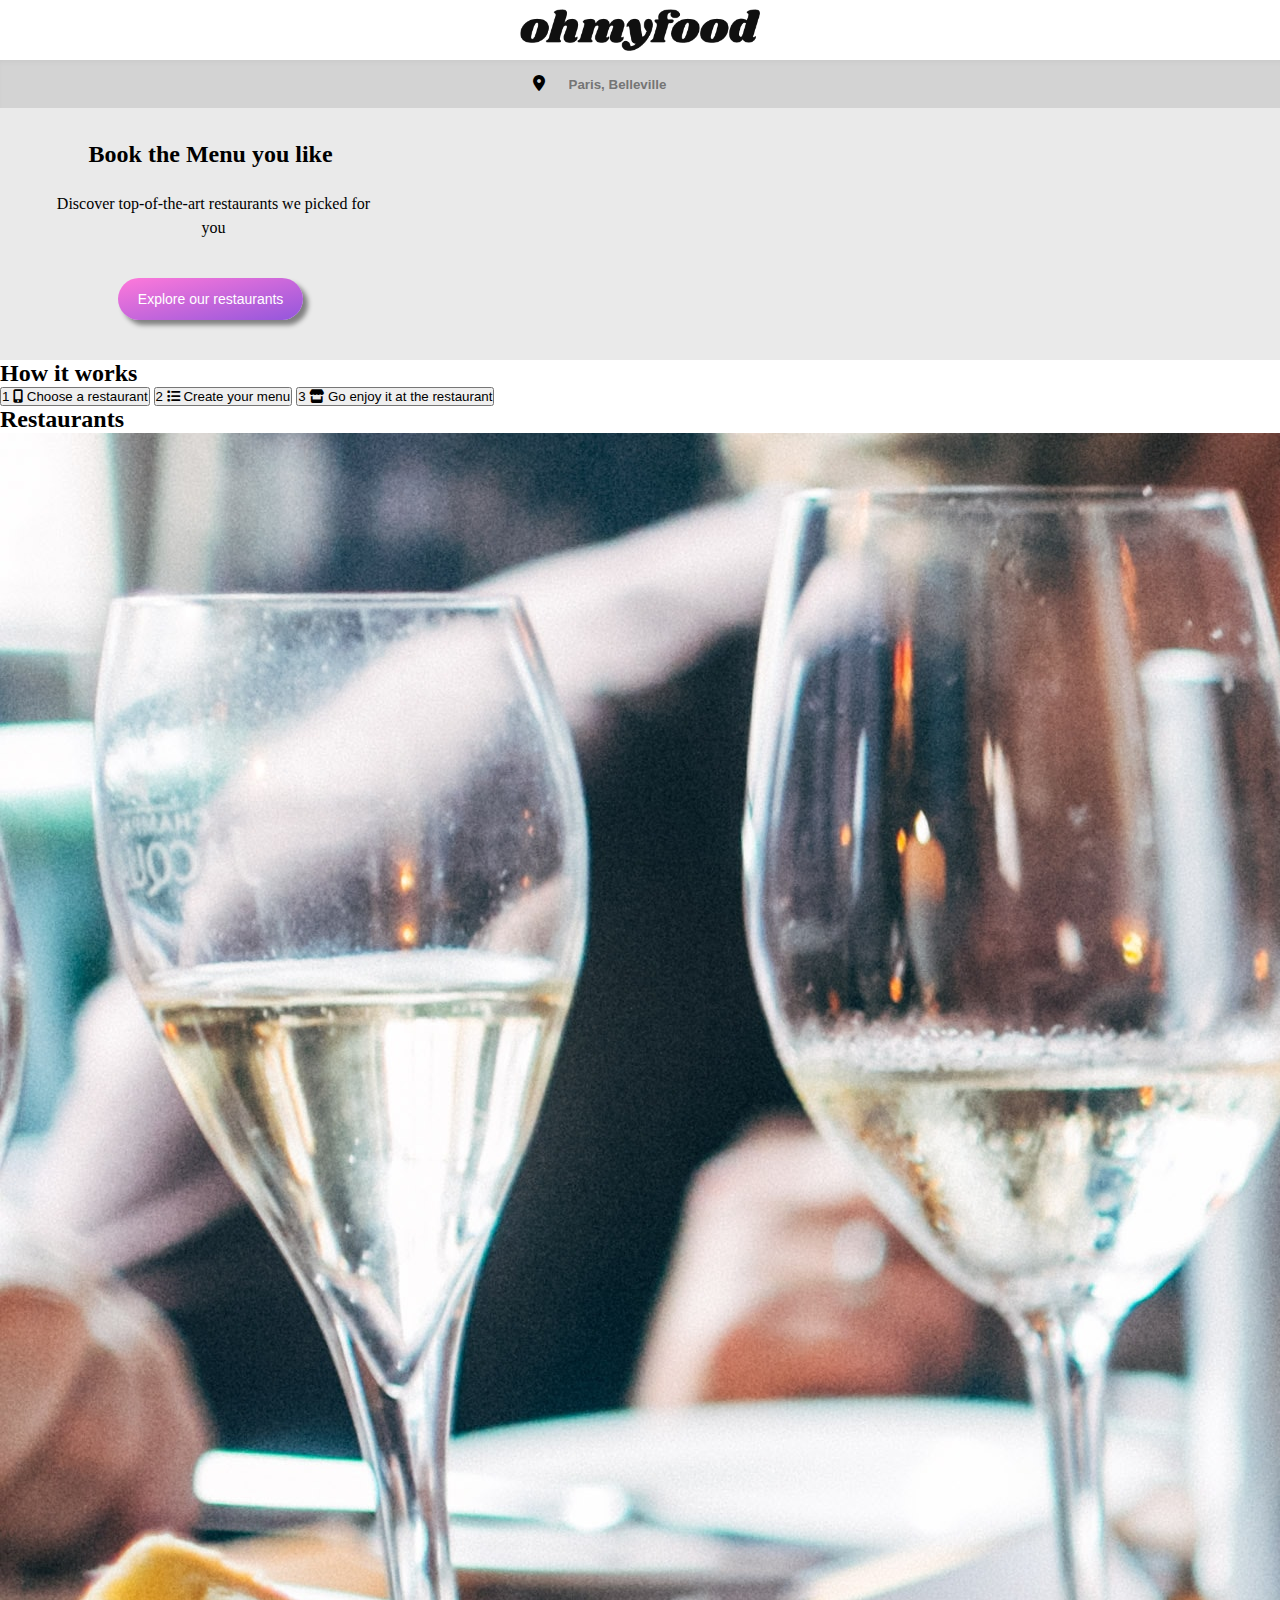
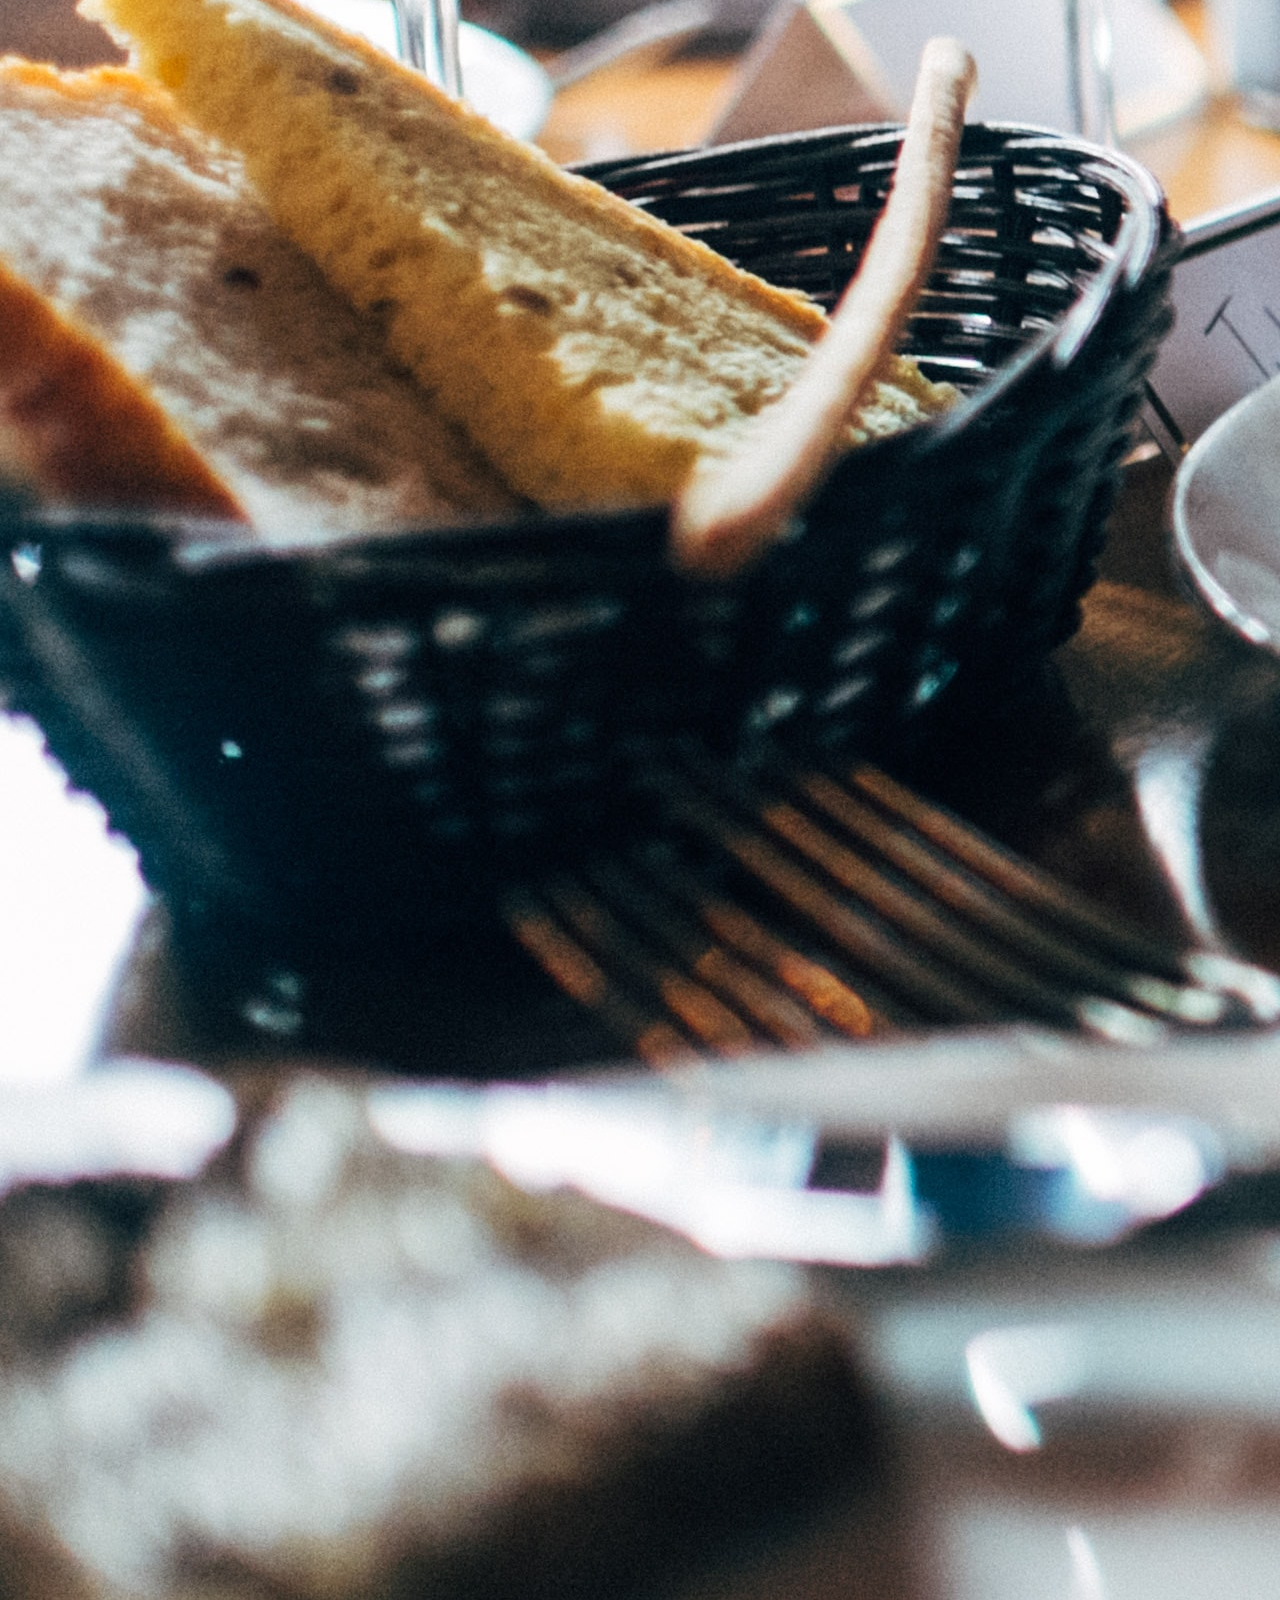
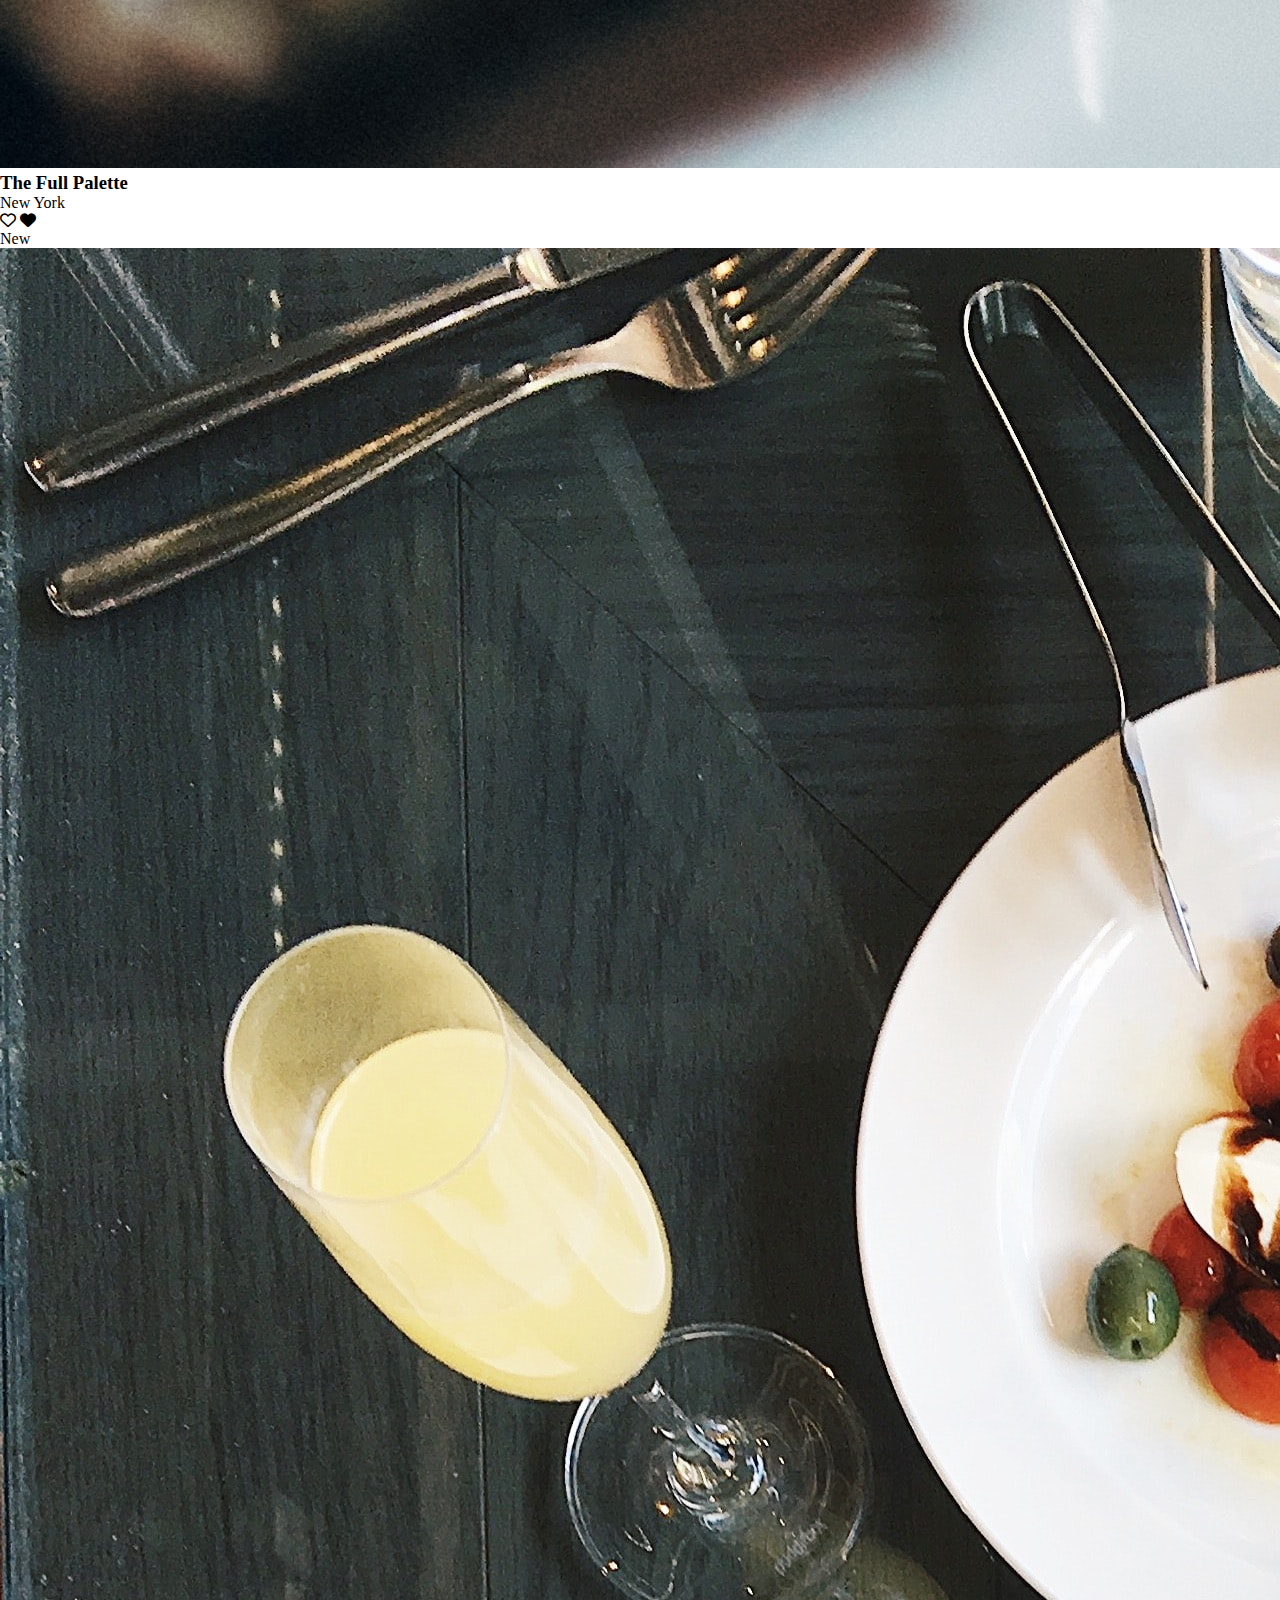
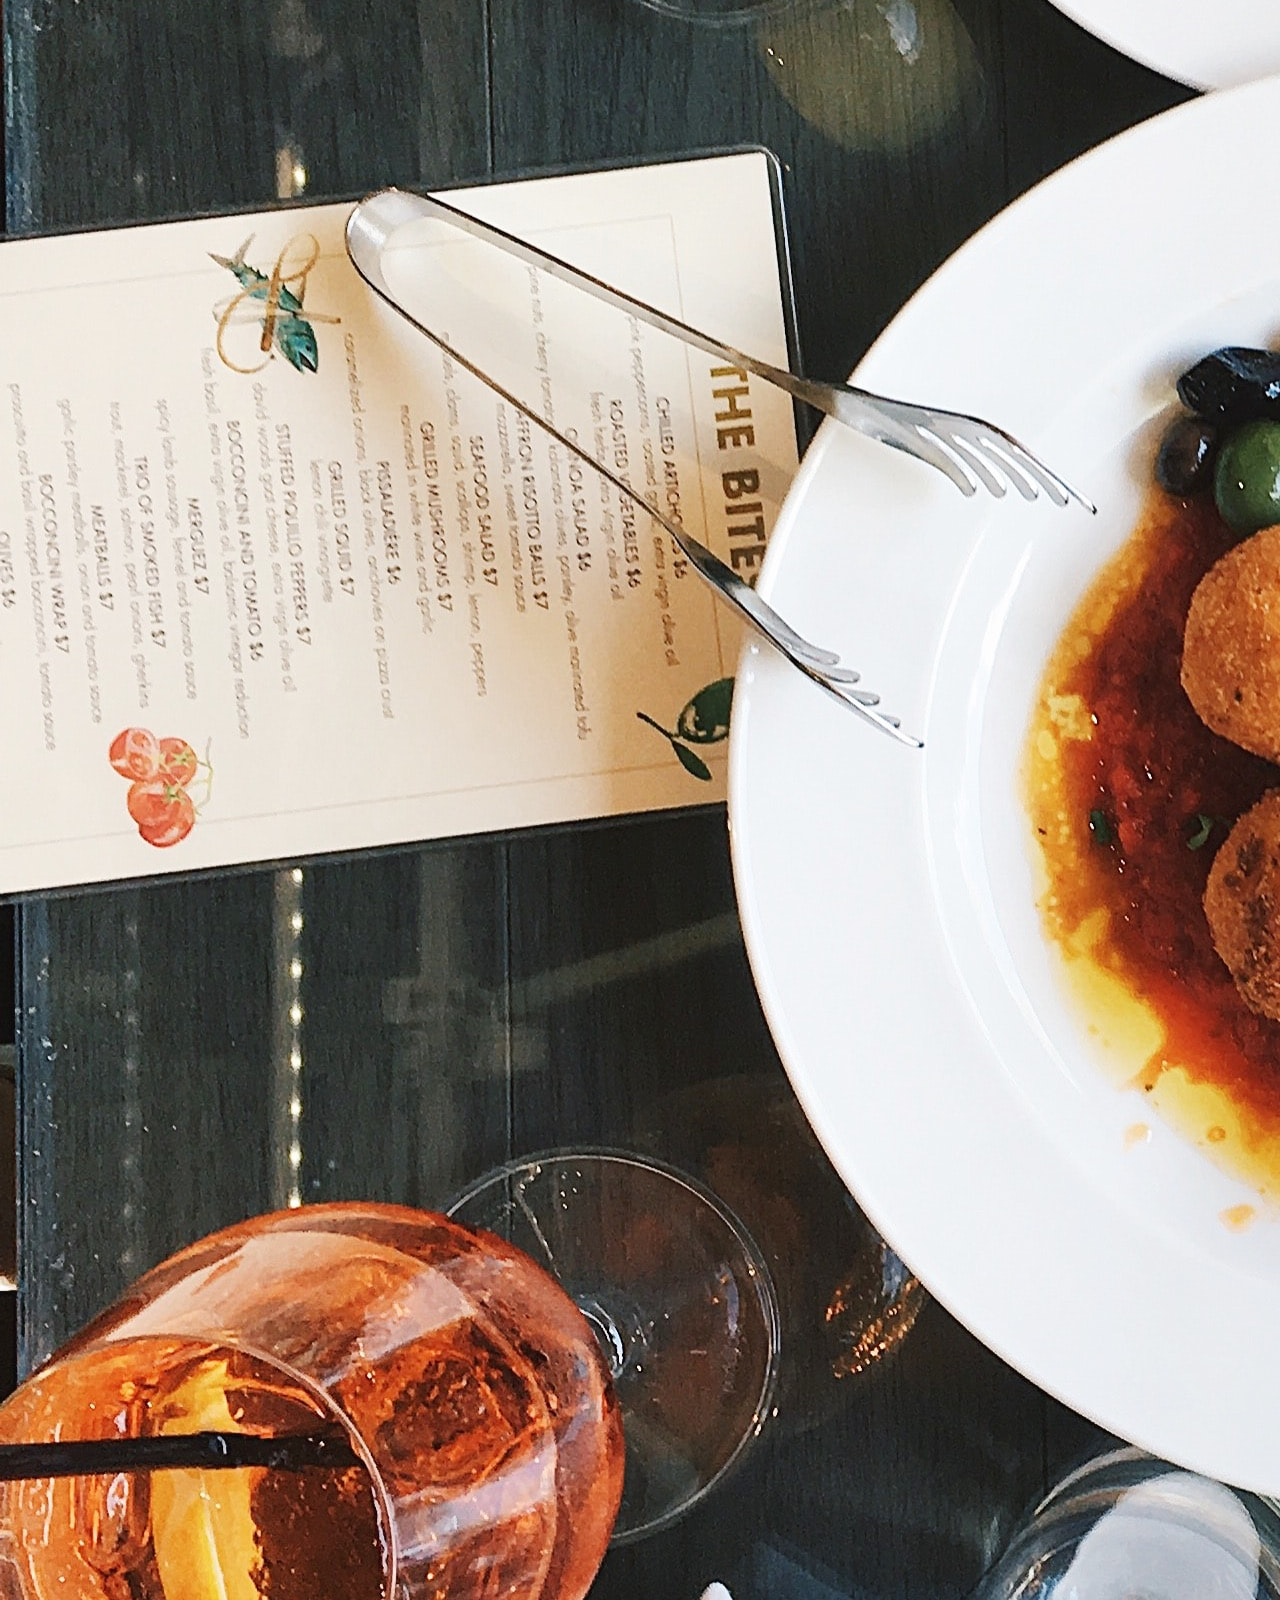
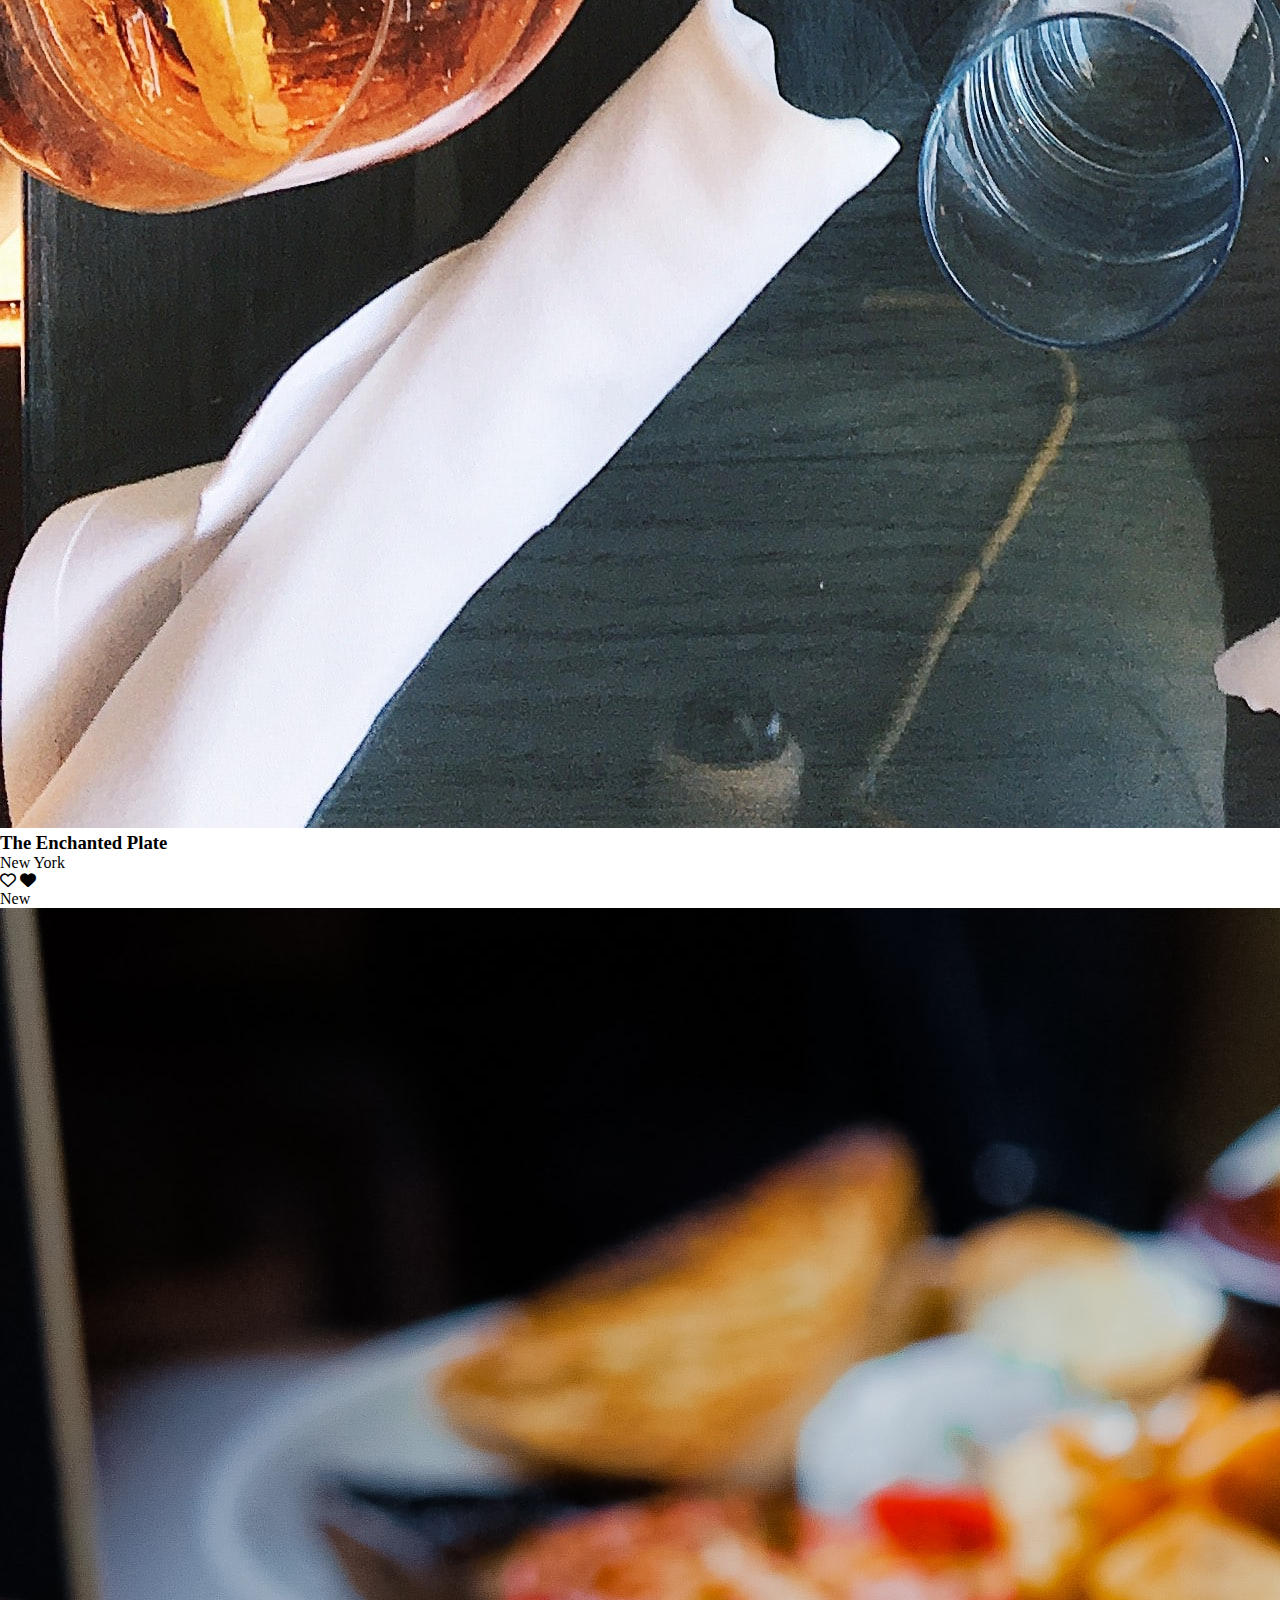
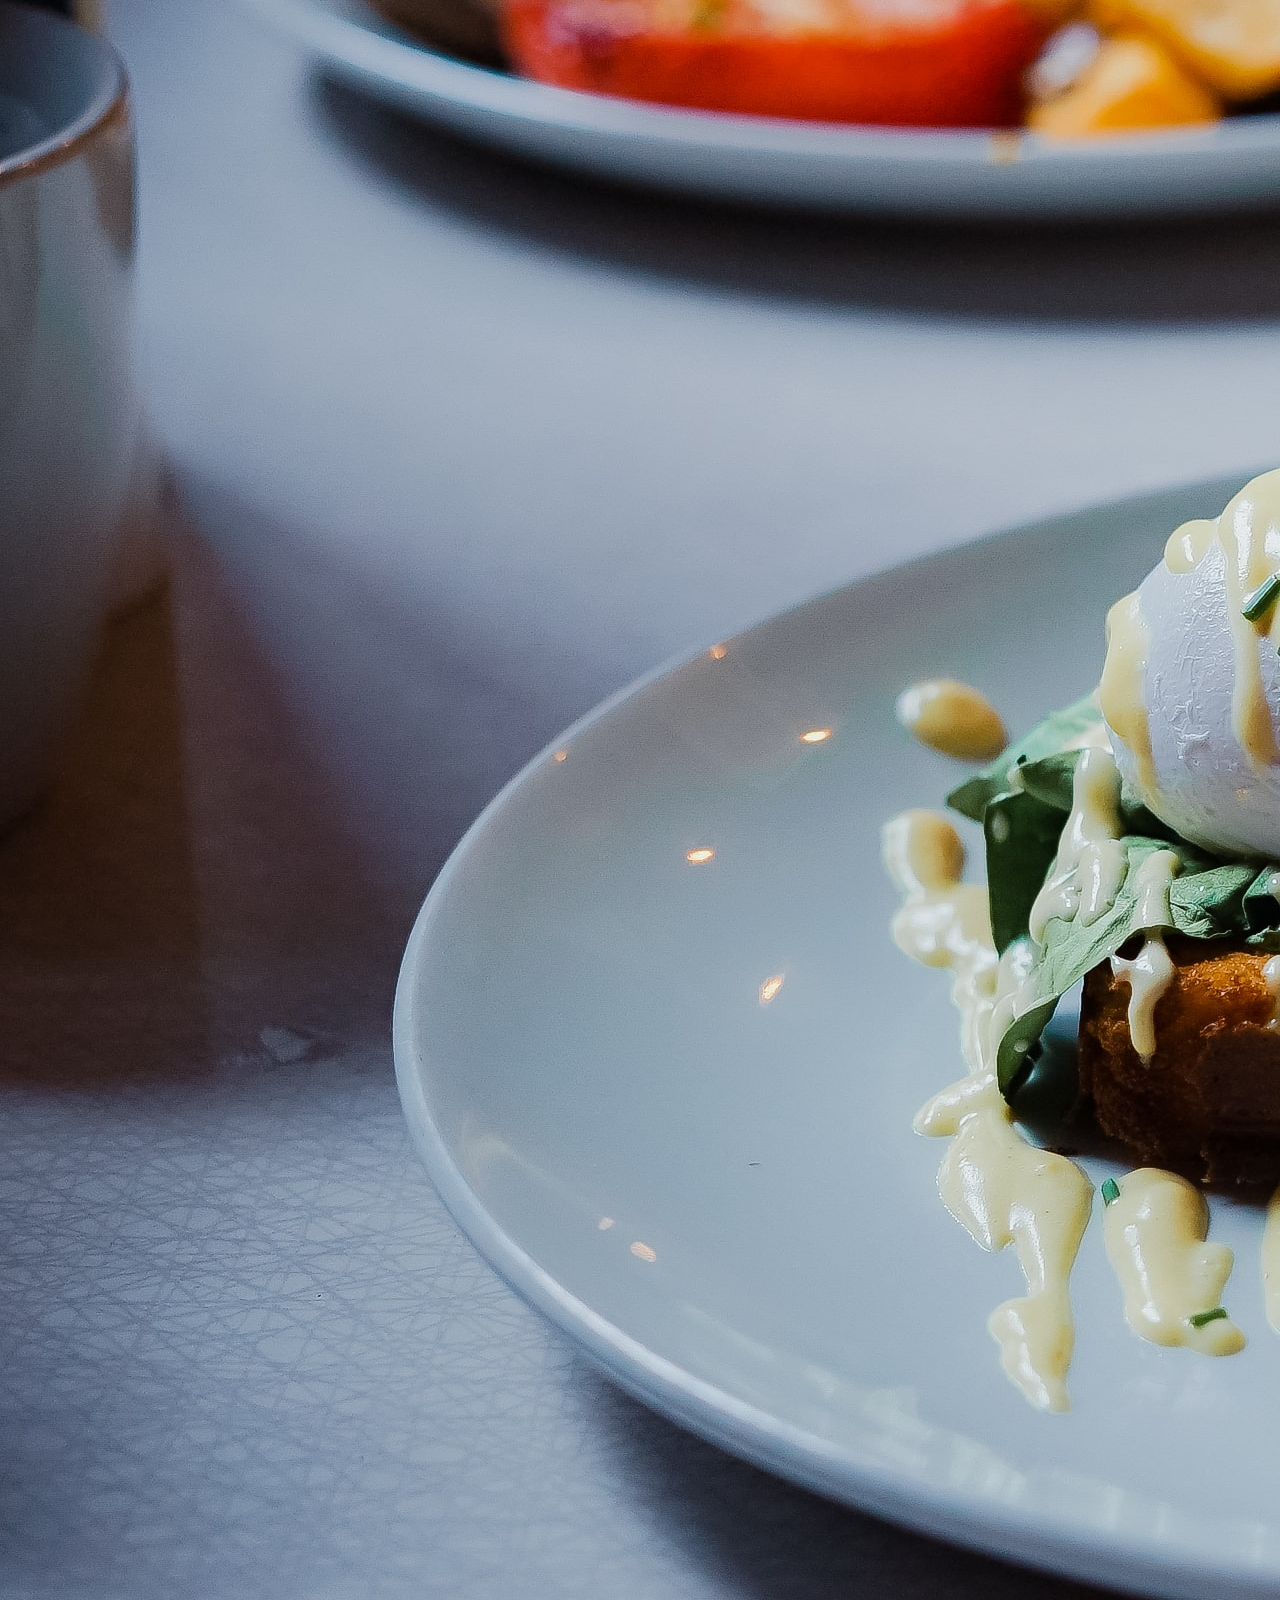
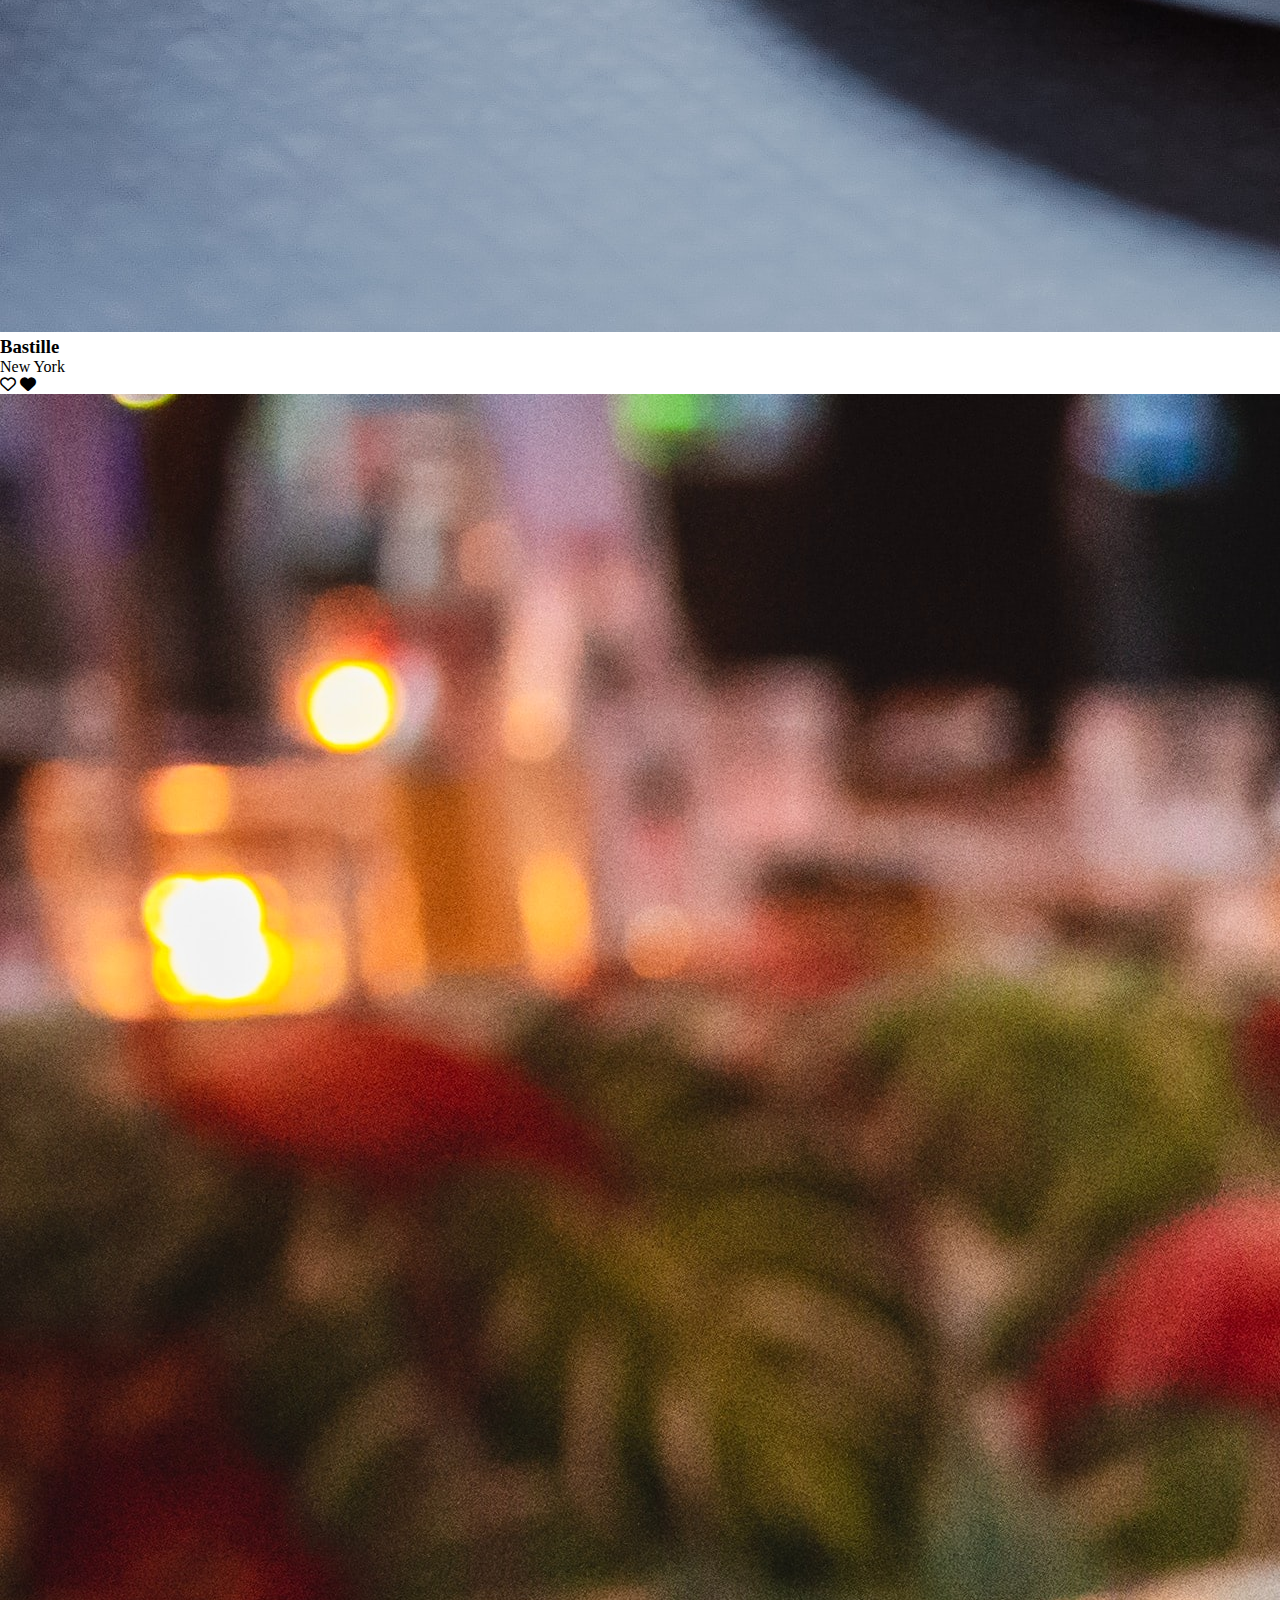
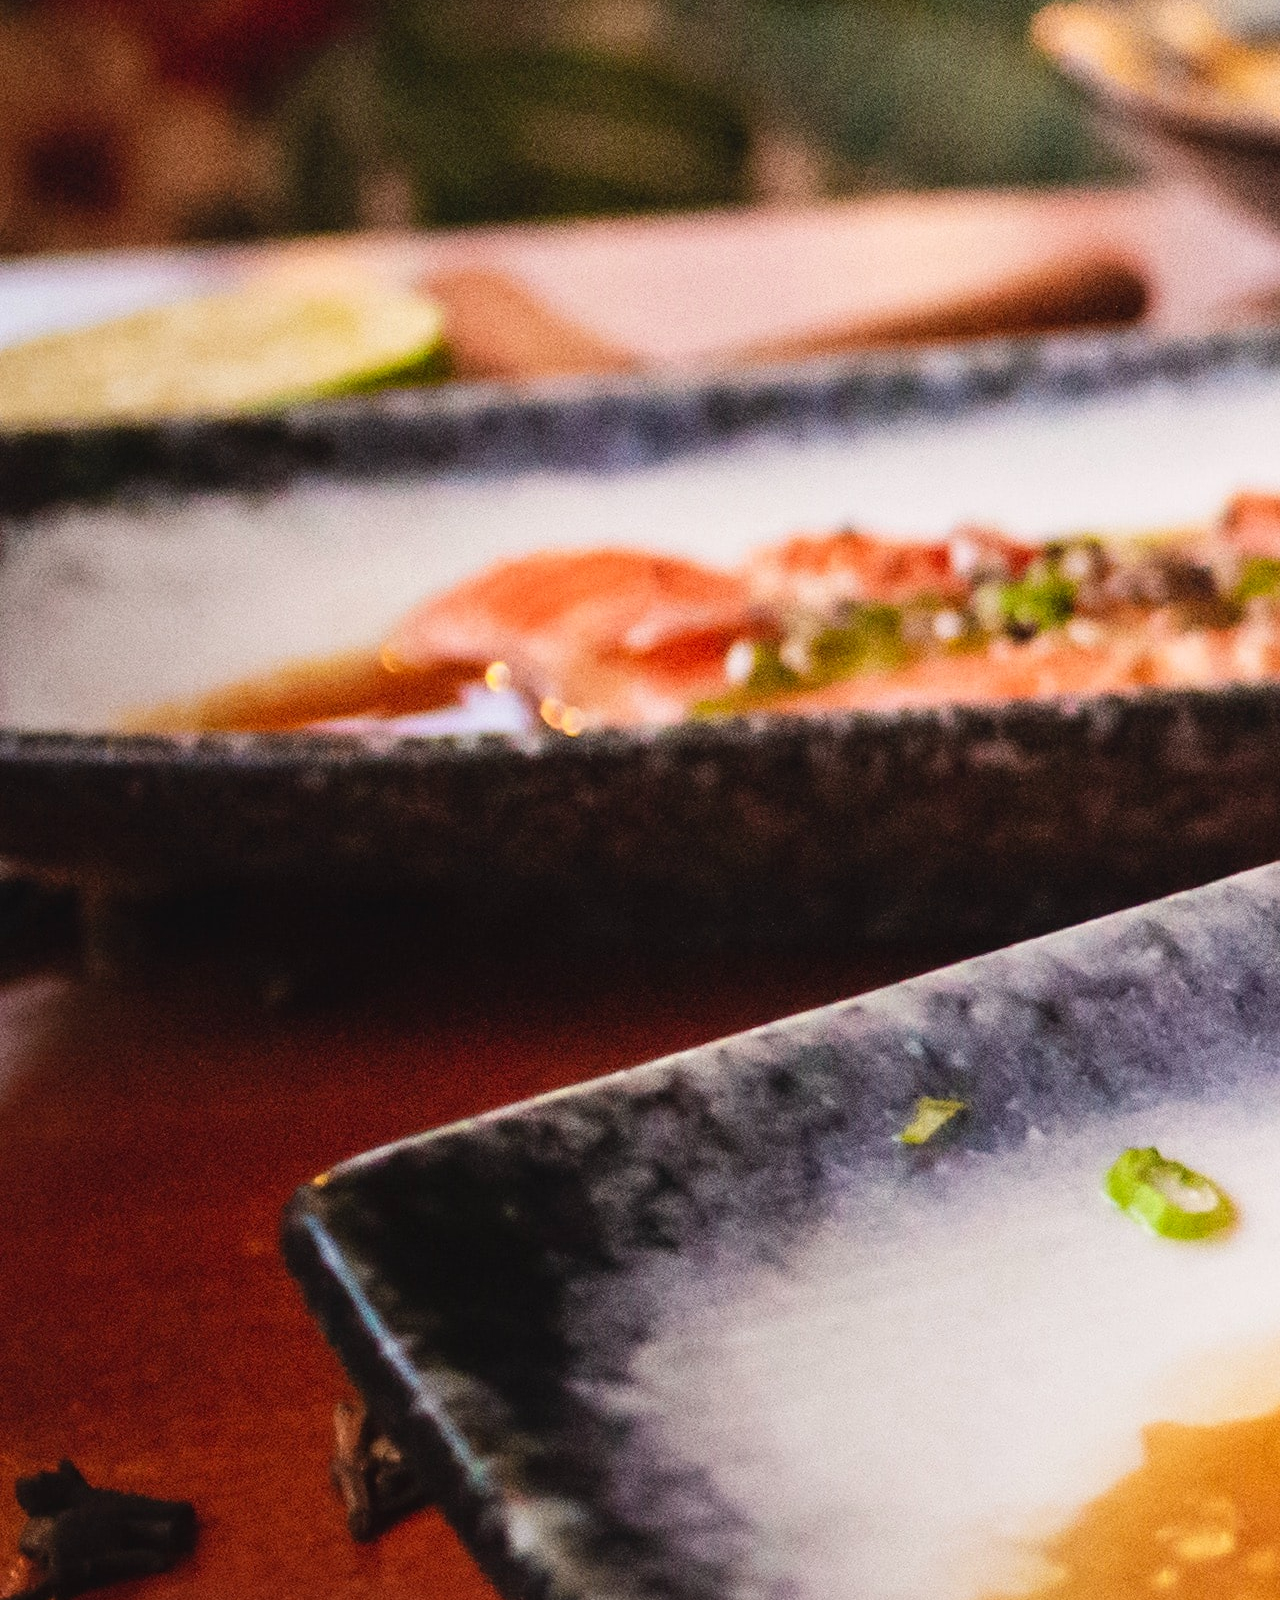
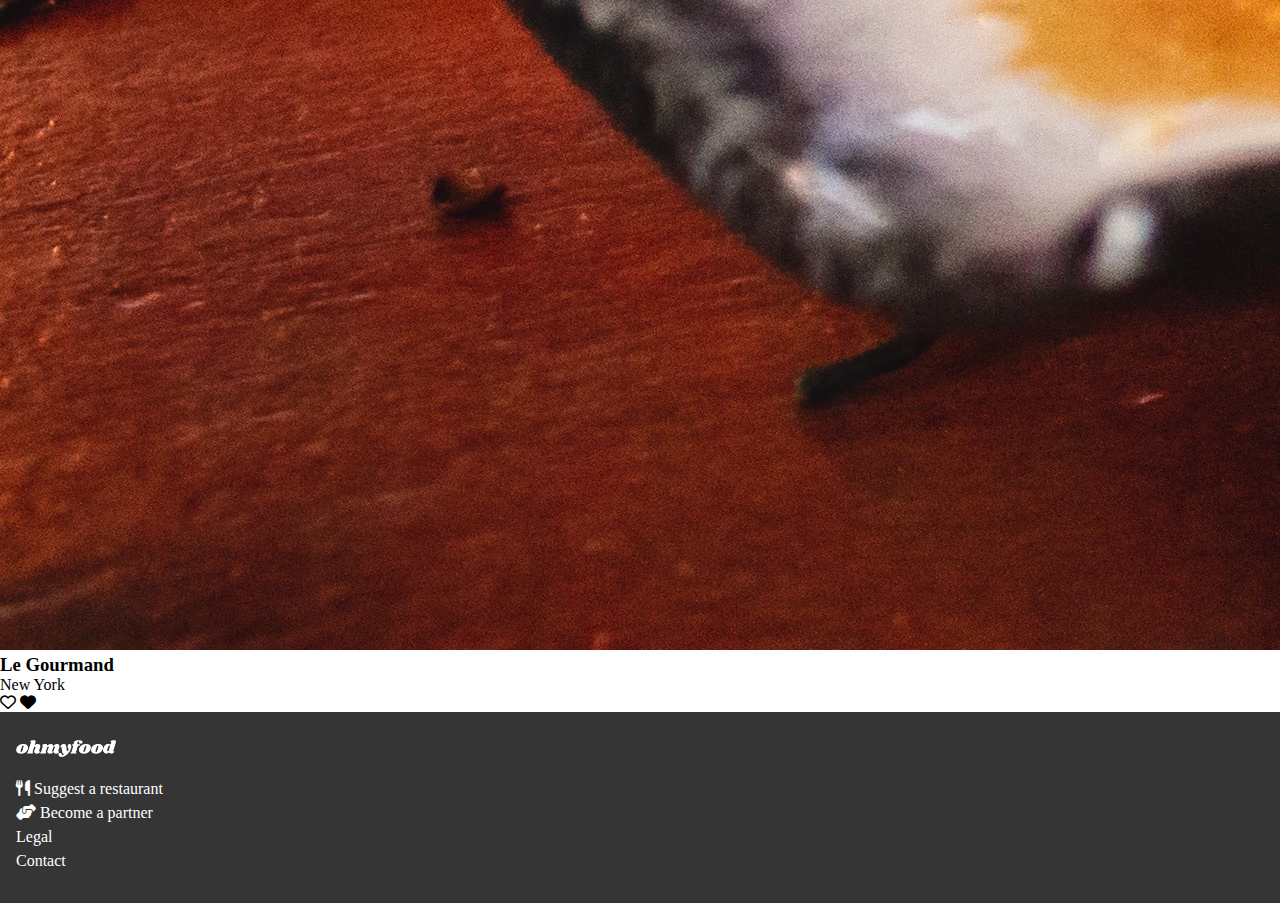
==== index.html @ e1059126 "working on homepage" ====
<!DOCTYPE html>
<html lang="en">

<head>
    <meta charset="UTF-8">
    <meta http-equiv="X-UA-Compatible" content="IE=edge">
    <meta name="viewport" content="width=device-width, initial-scale=1.0">
    <link rel="stylesheet" href="css/main.css">
    <link rel="stylesheet" href=https://cdnjs.cloudflare.com/ajax/libs/font-awesome/6.1.1/css/all.min.css>
    <link rel="preconnect" href="https://fonts.googleapis.com/css2?family=Roboto">
    <title>Oh My Food Mobile Website</title>
</head>

<!--BODY SECTION!!!!!!!!!!-->
<body>
    <!---TOP OF THE PAGE!!!!!!!-->
    <section class="header">
          <div class="header-logo">
            <img src="images/logo/ohmyfood.png" alt="Oh My Food logo">
          </div>
        <!---SEARCH BAR!!!!!!!!!-->
          <div class="search">
              <div class="search-row">
                <i class="fa-solid fa-location-dot"></i>
                <input class="search-box" placeholder="Paris, Belleville" type="text"/>
          </div>
        </div>
        <!----SUBTITLE!!!!!!!-->
        <div class="subtitle">
            <div class="subtitle-wrapper">
                <div class="Page-Title-and-Subtitle">
                    <h2>Book the Menu you like</h2>
                    <p class="PSubtitle">Discover top-of-the-art restaurants we picked for you</p>
            </div>
            <button class="btn-header">
                Explore our restaurants
            </button>
          </div>
        </div>
    </section>
    <!---MIDDLE OF THE PAGE!!!!!-->
    <section class="middle">
        <div class="information-row">
            <div class="info-title">
                <h2>How it works</h2>
            </div>
            <button class="btn-info1">
                <span class="btn-info-number">1</span>
                <span class="btn-info-icon"><i class="fa-solid fa-mobile-screen-button"></i></span>
                <span class="btn-info-text"> Choose a restaurant</span>
            </button> 
            <button class="btn-info2">  
                <span class="btn-info-number">2</span>
                <span class="btn-info-icon"><i class="fa-solid fa-list"></i></span>
                <span class="btn-info-text"> Create your menu</span>
            </button>
            <button class="btn-info3">   
                <span class="btn-info-number">3</span>
                <span class="btn-info-icon"><i class="fa-solid fa-store"></i></span>
                <span class="btn-info-text"> Go enjoy it at the restaurant</span>
            </button>      
        </div>
        <!----RESTAURANTS!!!!!!!!!!!!!!-->
        <div class="Restaurants">
            <div class="restaurants-background">
                <div class="restaurants-header">
                   <h2 class="restaurants-header-text">
                       Restaurants
                   </h2> 
                </div>
            </div>
            <div class="restaurants-container">
                <a class="card-link" href="The Full Palette Menu.html">
                    <div class="restaurants-card">
                        <img src="images/restaurants/jay-wennington-N_Y88TWmGwA-unsplash.jpg"
                            alt="Fish and Salad dish with bread and water."/>
                        <div class="restaurants-card-text">
                            <h3 class="RestHeader">
                                <b>The Full Palette</b>
                            </h3>
                            <p class="RestSub">New York</p>
                        </div>
                        <div class="restIcon">
                            <i class="far fa-heart outline"></i>
                            <i class="fa-solid fa-heart"></i>
                        </div>
                            <span class="btnRest">New</span>
                        </div>
                    </div>
                </a>
                <a class="card-link" href="The Enchanted Plate.html">
                    <div class="restaurants-card">
                        <img src="images/restaurants/stil-u2Lp8tXIcjw-unsplash.jpg"
                            alt="Meatball and Potatoes with HushPuppies."/>
                        <div class="restaurants-card-text">
                            <h3 class="RestHeader">
                                <b>The Enchanted Plate</b>
                            </h3>
                            <p class="RestSub">New York</p>
                        </div>
                        <div class="restIcon">
                            <i class="far fa-heart outline"></i>
                            <i class="fa-solid fa-heart"></i>
                        </div>
                            <span class="btnRest">New</span>
                        </div>
                    </div>
                </a>
                <a class="card-link" href="Bastille Menu.html">
                    <div class="restaurants-card">
                        <img src="images/restaurants/toa-heftiba-DQKerTsQwi0-unsplash.jpg"
                            alt="Vaniila Ice cream with garlic and cake desert."/>
                        <div class="restaurants-card-text">
                            <h3 class="RestHeader">
                                <b>Bastille</b>
                            </h3>
                            <p class="RestSub">New York</p>
                        </div>
                        <div class="restIcon">
                             <i class="far fa-heart outline"></i>
                            <i class="fa-solid fa-heart"></i>
                        </div>
                    </div>
                </a>
                <a class="card-link" href="Le Gourmand Menu.html">
                    <div class="restaurants-card">
                        <img src="images/restaurants/louis-hansel-shotsoflouis-qNBGVyOCY8Q-unsplash.jpg"
                            alt="Japanese style Fish dish."/>
                        <div class="restaurants-card-text">
                            <h3 class="RestHeader">
                                <b>Le Gourmand</b>
                            </h3>
                            <p class="RestSub">New York</p>
                        </div>
                        <div class="restIcon">
                            <i class="far fa-heart outline"></i>
                            <i class="fa-solid fa-heart"></i>
                        </div>
                    </div>
                </a>
            </div>
        </div>
    </section>
    <!---BOTTOM!!!!!!!!!!!!!-->
    <section class="footer-section">
        <footer class="footer">
            <div class="footer-logo">
                <img src="images/logo/ohmyfood.png" alt="Oh My Food Logo"/>
            </div>
            <div class="row">
                <div class="column">
                    <p><a href="#" class="footer-link"><i class="fa-solid fa-utensils"></i> Suggest a restaurant</a></p>
                    <p><a href="#" class="footer-link"><i class="fa-solid fa-handshake-angle"></i></i> Become a partner</a></p>
                    <p><a href="#" class="footer-link">Legal</a></p>
                    <p><a href="mailto:nowhere@ohmyfood.org" class="footer-link">Contact</a></p>
                </div>
            </div>
        </footer>
    </section>
</body>
</html>
---- css/main.css ----
/* colors!!!!!*/
/* font!!!!! */
* {
  -webkit-box-sizing: border-box;
          box-sizing: border-box;
  margin: 0;
  padding: 0;
}

body {
  height: auto;
  margin: auto;
}

a {
  color: black;
  text-decoration: none;
}

.footer img {
  -webkit-filter: brightness(100);
          filter: brightness(100);
  width: 7.25rem;
  padding-top: 1.75rem;
  padding-left: 1rem;
  position: relative;
}

.column {
  position: absolute;
  padding: 1rem;
  line-height: 1.5rem;
}

.footer-link {
  color: white;
}

.footer-section {
  background-color: #353535;
  height: 191px;
  width: auto;
}

@media screen and (min-width: 300px) {
  * {
    -webkit-box-sizing: border-box;
            box-sizing: border-box;
    padding: 0;
    margin: 0;
  }
  /* HEADER!!!!!!!!!! */
  .header-logo {
    display: -webkit-box;
    display: -ms-flexbox;
    display: flex;
    -webkit-box-align: center;
        -ms-flex-align: center;
            align-items: center;
    -webkit-box-pack: center;
        -ms-flex-pack: center;
            justify-content: center;
    height: 60px;
  }
  .header-logo img {
    width: 15rem;
    margin: 0;
  }
  /* SEARCH!!!!!!!!!!!! */
  .search {
    display: -webkit-box;
    display: -ms-flexbox;
    display: flex;
    -webkit-box-align: center;
        -ms-flex-align: center;
            align-items: center;
    -webkit-box-pack: center;
        -ms-flex-pack: center;
            justify-content: center;
    height: 48px;
    width: auto;
    background-color: lightgray;
    font-size: 16px;
    font-weight: 700;
    padding: 3px;
    -webkit-box-shadow: inset 1px 5px 14px -14px gray;
            box-shadow: inset 1px 5px 14px -14px gray;
  }
  .search__row {
    margin-left: 38px;
    padding: 10px;
  }
  .search i {
    padding-right: 20px;
  }
  .search .search-box {
    -webkit-box-align: center;
        -ms-flex-align: center;
            align-items: center;
    width: 60%;
    border: none;
    font-weight: 900;
    background-color: lightgray;
  }
  .search .search-box:focus {
    border: none;
    outline: none;
  }
  /*--PAGE AND SUBTITLE!!!!!!!!!! */
  .subtitle {
    text-align: center;
    background-color: #eaeaea;
    display: -webkit-box;
    display: -ms-flexbox;
    display: flex;
    -webkit-box-align: center;
        -ms-flex-align: center;
            align-items: center;
  }
  .Page-Title-and-Subtitle {
    padding: 1.75rem;
    line-height: 1.5;
    -webkit-box-pack: justify;
        -ms-flex-pack: justify;
            justify-content: space-between;
  }
  .PSubtitle {
    width: 95%;
    font-weight: 300;
    padding-top: 20px;
    padding-left: 1.5rem;
  }
  .btn-header {
    cursor: pointer;
    border-radius: 25px;
    padding: 13px 20px;
    margin: 10px 0 40px 0;
    font-size: 14px;
    color: white;
    border: none;
    -webkit-box-shadow: 5px 5px 5px gray;
            box-shadow: 5px 5px 5px gray;
    background: -webkit-gradient(linear, left top, right bottom, from(#FF79DA), to(#9356DC));
    background: linear-gradient(to bottom right, #FF79DA, #9356DC);
  }
  .btn-header:hover {
    -webkit-filter: brightness(90%);
            filter: brightness(90%);
  }
}
/*# sourceMappingURL=main.css.map */
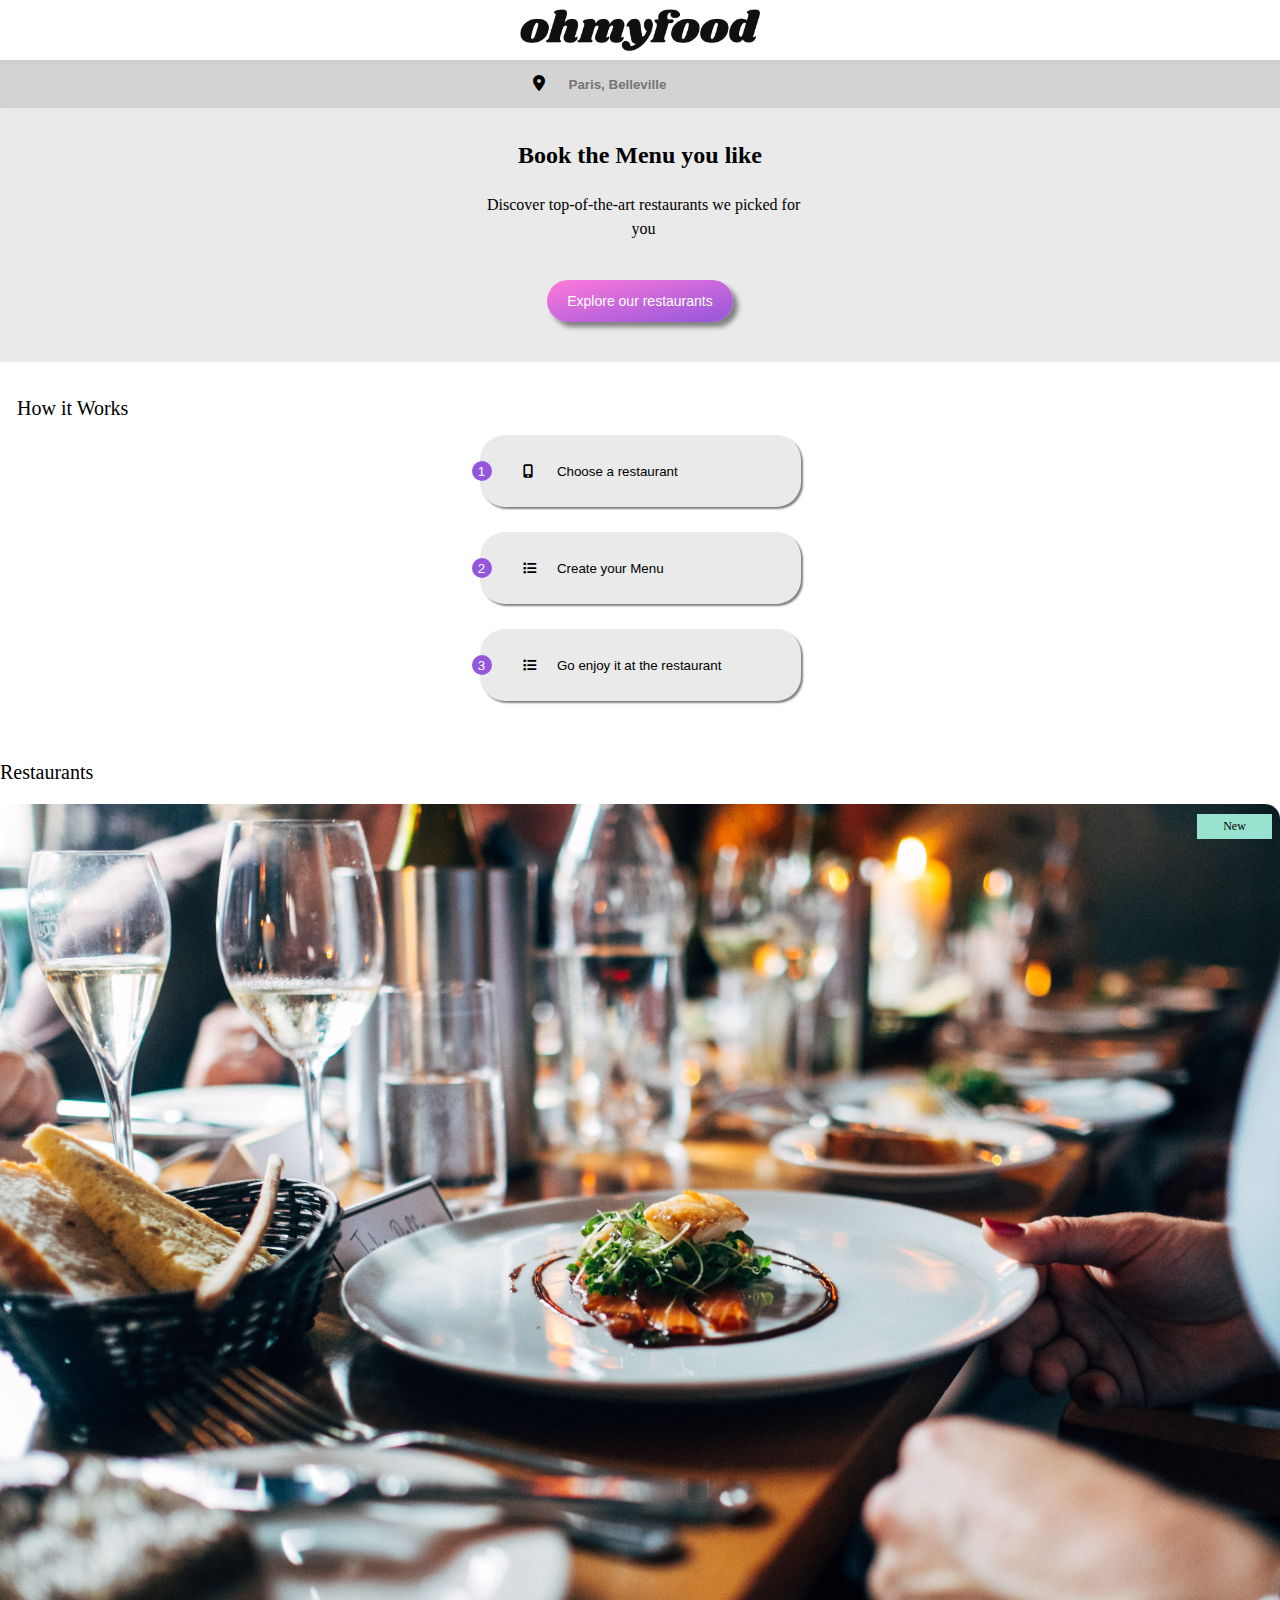
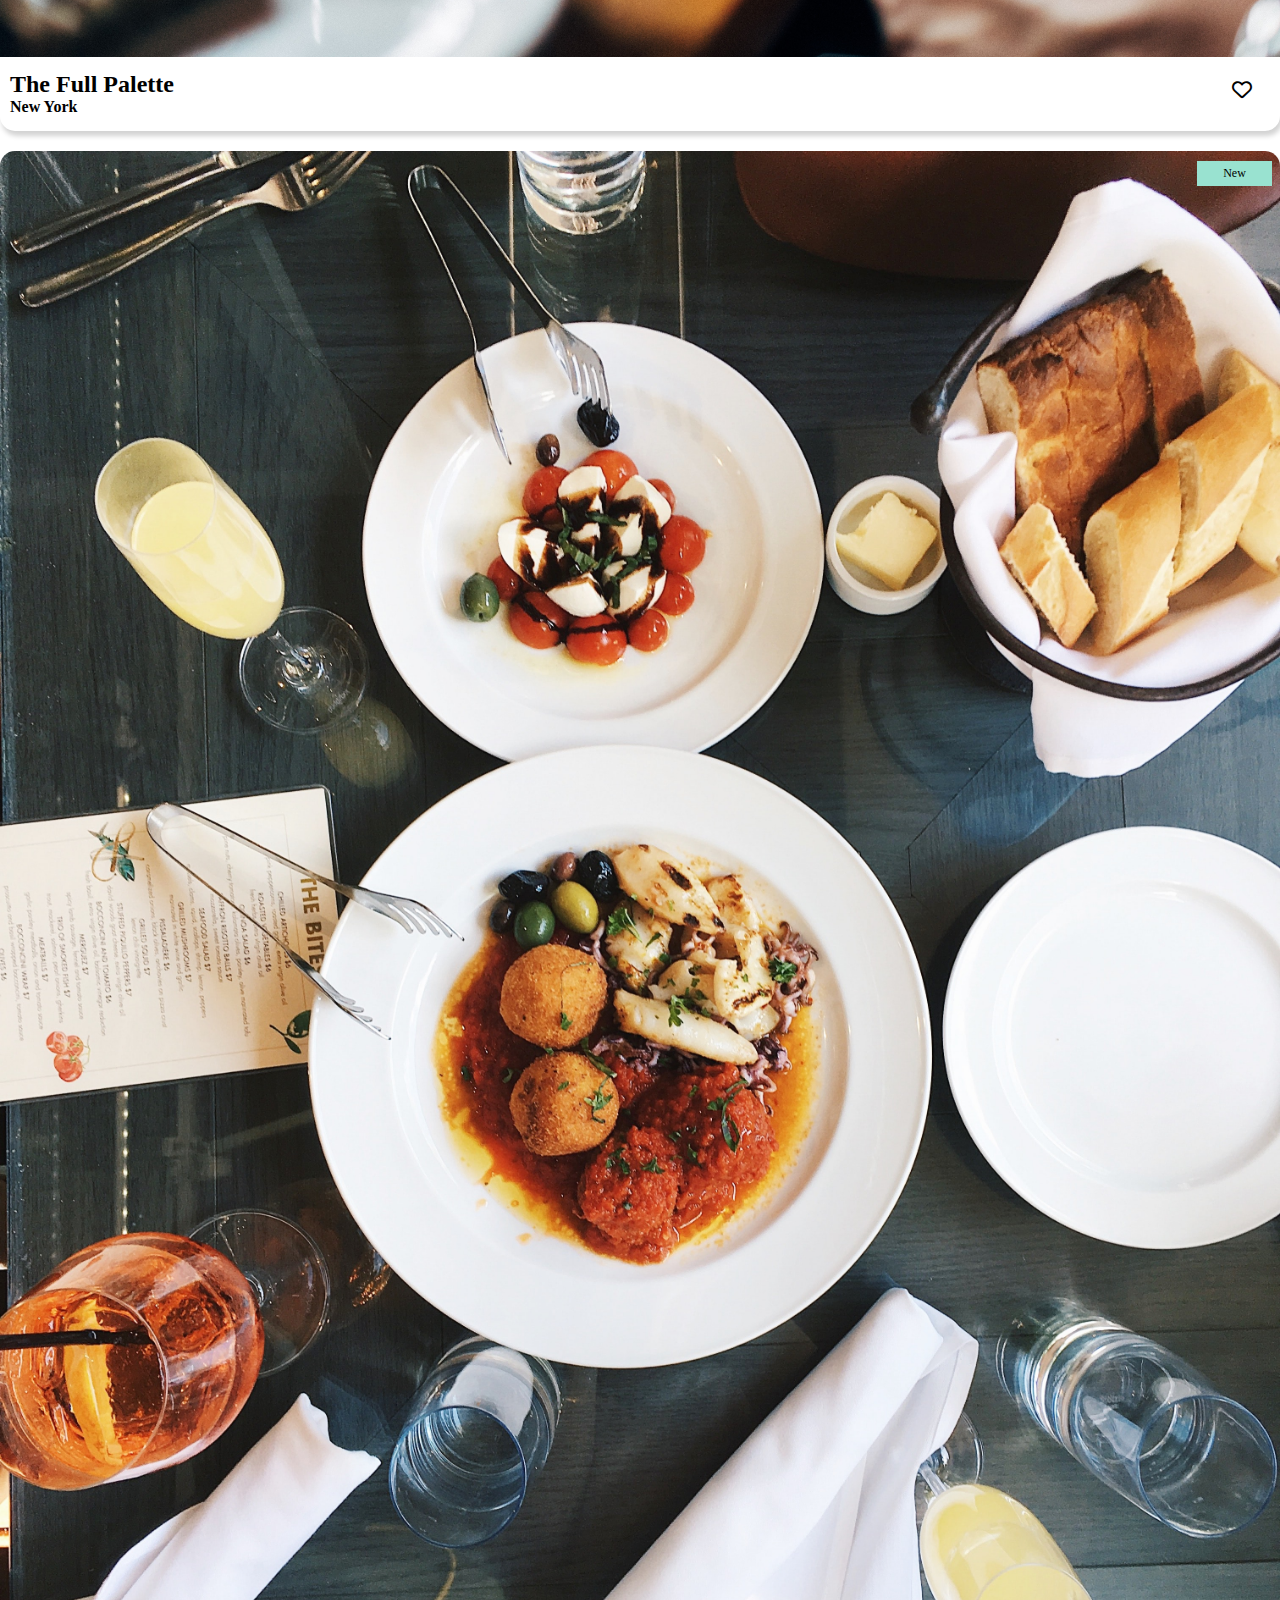
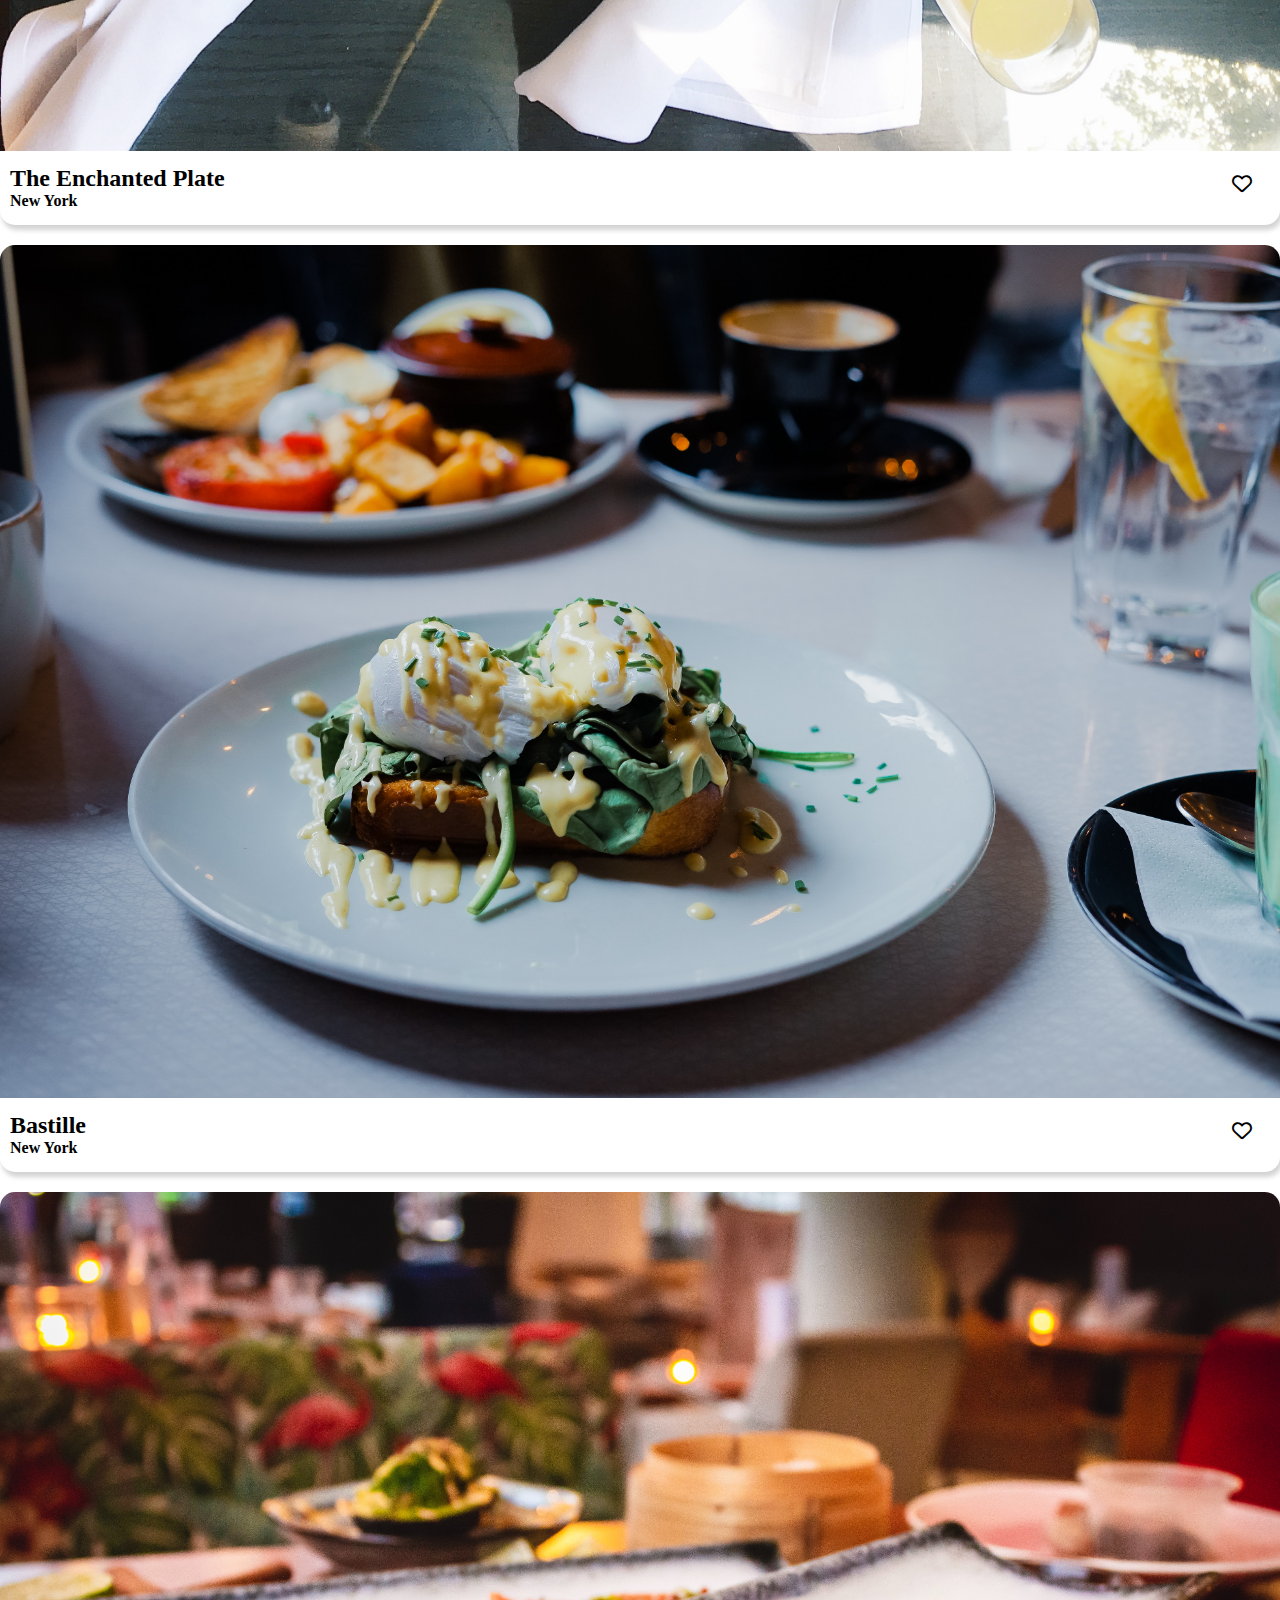
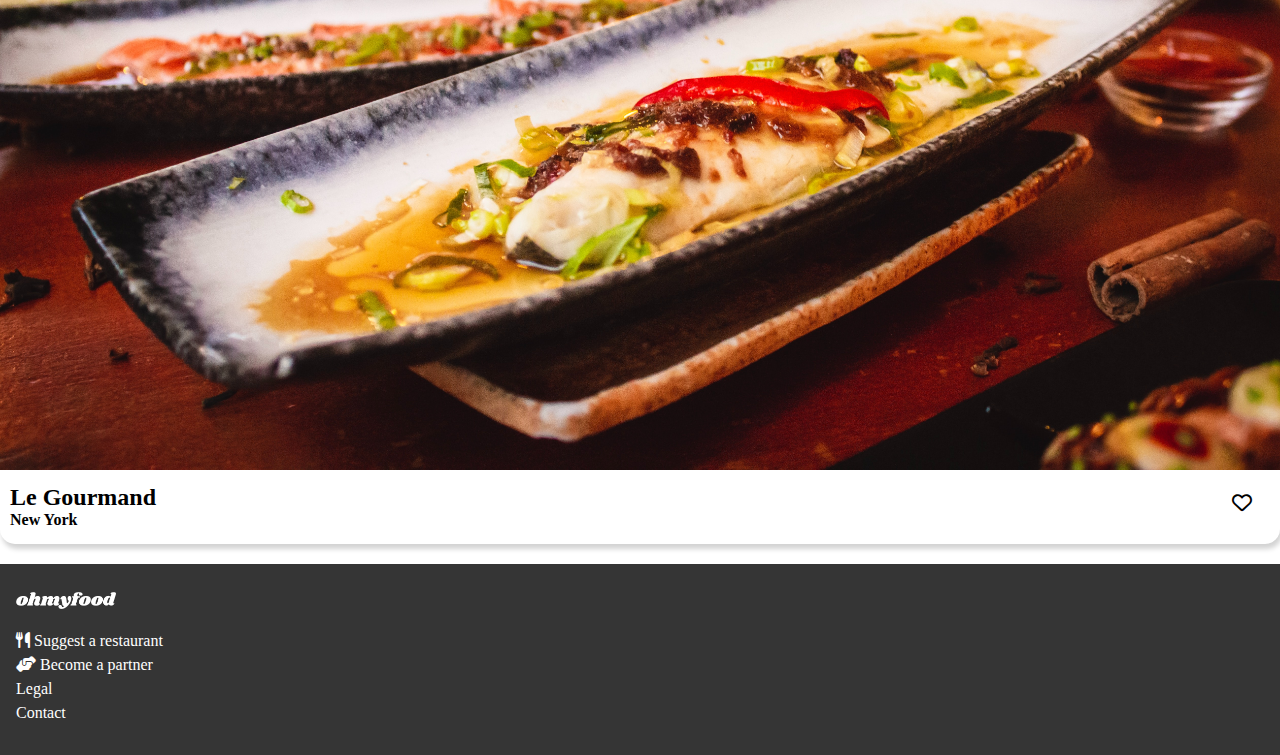
==== commit 61ab3be9: "rearranging menus and homepage scss" ====
--- a/index.html
+++ b/index.html
@@ -38,108 +38,97 @@
           </div>
         </div>
     </section>
-    <!---MIDDLE OF THE PAGE!!!!!-->
-    <section class="middle">
-        <div class="information-row">
-            <div class="info-title">
-                <h2>How it works</h2>
-            </div>
-            <button class="btn-info1">
-                <span class="btn-info-number">1</span>
-                <span class="btn-info-icon"><i class="fa-solid fa-mobile-screen-button"></i></span>
-                <span class="btn-info-text"> Choose a restaurant</span>
-            </button> 
-            <button class="btn-info2">  
-                <span class="btn-info-number">2</span>
-                <span class="btn-info-icon"><i class="fa-solid fa-list"></i></span>
-                <span class="btn-info-text"> Create your menu</span>
+    <!---INFORMATION!!!!!!!!!-->
+    <section class="info">
+        <div class="info__title">How it Works</div>
+        <div class="info__wrap">
+            <button class="info__button" type="button">
+                <span class="info__num">1</span>
+                <i class="fa-solid fa-mobile-screen-button info__icon"></i>
+                <span>Choose a restaurant</span>
             </button>
-            <button class="btn-info3">   
-                <span class="btn-info-number">3</span>
-                <span class="btn-info-icon"><i class="fa-solid fa-store"></i></span>
-                <span class="btn-info-text"> Go enjoy it at the restaurant</span>
-            </button>      
+            <button class="info__button" type="button">
+                <span class="info__num">2</span>
+                <i class="fa-solid fa-list info__icon"></i>
+                <span>Create your Menu</span>
+            </button>
+            <button class="info__button" type="button">
+                <span class="info__num">3</span>
+                <i class="fa-solid fa-list info__icon"></i>
+                <span>Go enjoy it at the restaurant</span>
+            </button>
         </div>
-        <!----RESTAURANTS!!!!!!!!!!!!!!-->
-        <div class="Restaurants">
-            <div class="restaurants-background">
-                <div class="restaurants-header">
-                   <h2 class="restaurants-header-text">
-                       Restaurants
-                   </h2> 
-                </div>
-            </div>
-            <div class="restaurants-container">
-                <a class="card-link" href="The Full Palette Menu.html">
-                    <div class="restaurants-card">
-                        <img src="images/restaurants/jay-wennington-N_Y88TWmGwA-unsplash.jpg"
-                            alt="Fish and Salad dish with bread and water."/>
-                        <div class="restaurants-card-text">
-                            <h3 class="RestHeader">
-                                <b>The Full Palette</b>
-                            </h3>
-                            <p class="RestSub">New York</p>
+    </section>
+
+    <!----RESTAURANTS!!!!!!!!!!!!!!-->
+    <section class="Restaurants">
+        <div class="restaurants-wrap">
+                <h2 class="restaurants__title">Restaurants</h2>
+
+                <div class="restaurants__container">
+                    <div class="restaurants__card">
+                        <a href="Menu/Palette.html">
+                            <img src="images/restaurants/jay-wennington-N_Y88TWmGwA-unsplash.jpg"
+                                class="restaurants__card-img-1" id="palette" alt="The Full Palette">
+                        </a>
+                        <section class="restaurants__card-label">New</section>
+                        <div class="restaurants__card-info">
+                            <h2>The Full Palette</h2>
+                            <h4>New York</h4>
                         </div>
-                        <div class="restIcon">
+                        <div class="restaurants__card-icon">
                             <i class="far fa-heart outline"></i>
-                            <i class="fa-solid fa-heart"></i>
-                        </div>
-                            <span class="btnRest">New</span>
+                            <i class="fas fa-heart solid"></i>
                         </div>
                     </div>
-                </a>
-                <a class="card-link" href="The Enchanted Plate.html">
-                    <div class="restaurants-card">
+                </div>
+
+                <div class="restaurants__card">
+                    <a href="Menu/EnchantedPlate.html">
                         <img src="images/restaurants/stil-u2Lp8tXIcjw-unsplash.jpg"
-                            alt="Meatball and Potatoes with HushPuppies."/>
-                        <div class="restaurants-card-text">
-                            <h3 class="RestHeader">
-                                <b>The Enchanted Plate</b>
-                            </h3>
-                            <p class="RestSub">New York</p>
-                        </div>
-                        <div class="restIcon">
-                            <i class="far fa-heart outline"></i>
-                            <i class="fa-solid fa-heart"></i>
-                        </div>
-                            <span class="btnRest">New</span>
-                        </div>
+                            class="restaurants__card-img-2" id="Enchanted" alt="The Enchanted Plate">
+                    </a>
+                    <section class="restaurants__card-label">New</section>
+                    <div class="restaurants__card-info">
+                        <h2>The Enchanted Plate</h2>
+                        <h4>New York</h4>
                     </div>
-                </a>
-                <a class="card-link" href="Bastille Menu.html">
-                    <div class="restaurants-card">
+                    <div class="restaurants__card-icon">
+                        <i class="far fa-heart outline"></i>
+                        <i class="fas fa-heart solid"></i>
+                    </div>
+                </div>
+
+                <div class="restaurants__card">
+                    <a href="Menu/Bastille.html">
                         <img src="images/restaurants/toa-heftiba-DQKerTsQwi0-unsplash.jpg"
-                            alt="Vaniila Ice cream with garlic and cake desert."/>
-                        <div class="restaurants-card-text">
-                            <h3 class="RestHeader">
-                                <b>Bastille</b>
-                            </h3>
-                            <p class="RestSub">New York</p>
-                        </div>
-                        <div class="restIcon">
-                             <i class="far fa-heart outline"></i>
-                            <i class="fa-solid fa-heart"></i>
-                        </div>
+                            class="restaurants__card-img-3" id="Bastille" alt="Bastille Menu">
+                    </a>
+                    <div class="restaurants__card-info">
+                        <h2>Bastille</h2>
+                        <h4>New York</h4>
                     </div>
-                </a>
-                <a class="card-link" href="Le Gourmand Menu.html">
-                    <div class="restaurants-card">
-                        <img src="images/restaurants/louis-hansel-shotsoflouis-qNBGVyOCY8Q-unsplash.jpg"
-                            alt="Japanese style Fish dish."/>
-                        <div class="restaurants-card-text">
-                            <h3 class="RestHeader">
-                                <b>Le Gourmand</b>
-                            </h3>
-                            <p class="RestSub">New York</p>
-                        </div>
-                        <div class="restIcon">
-                            <i class="far fa-heart outline"></i>
-                            <i class="fa-solid fa-heart"></i>
-                        </div>
+                    <div class="restaurants__card-icon">
+                        <i class="far fa-heart outline"></i>
+                        <i class="fas fa-heart solid"></i>
                     </div>
-                </a>
-            </div>
-        </div>
+                </div>
+
+                <div class="restaurants__card">
+                    <a href="Menu/Gourmand.html">
+                        <img src="images/restaurants/louis-hansel-shotsoflouis-qNBGVyOCY8Q-unsplash copy.jpg"
+                            class="restaurants__card-img-4" id="Gourmand" alt="Le Gourmand Menu">
+                    </a>
+                    <div class="restaurants__card-info">
+                        <h2>Le Gourmand</h2>
+                        <h4>New York</h4>
+                    </div>
+                    <div class="restaurants__card-icon">
+                        <i class="far fa-heart outline"></i>
+                        <i class="fas fa-heart solid"></i>
+                    </div>
+                </div>
+        </div>    
     </section>
     <!---BOTTOM!!!!!!!!!!!!!-->
     <section class="footer-section">
--- a/css/main.css
+++ b/css/main.css
@@ -116,9 +116,12 @@
     -webkit-box-align: center;
         -ms-flex-align: center;
             align-items: center;
+    -webkit-box-pack: center;
+        -ms-flex-pack: center;
+            justify-content: center;
   }
   .Page-Title-and-Subtitle {
-    padding: 1.75rem;
+    padding: 1.8rem;
     line-height: 1.5;
     -webkit-box-pack: justify;
         -ms-flex-pack: justify;
@@ -128,7 +131,7 @@
     width: 95%;
     font-weight: 300;
     padding-top: 20px;
-    padding-left: 1.5rem;
+    padding-left: 1.6rem;
   }
   .btn-header {
     cursor: pointer;
@@ -147,5 +150,164 @@
     -webkit-filter: brightness(90%);
             filter: brightness(90%);
   }
+  /* INFORMATION ROW!!!!!! */
+  .info {
+    display: -webkit-box;
+    display: -ms-flexbox;
+    display: flex;
+    -webkit-box-orient: vertical;
+    -webkit-box-direction: normal;
+        -ms-flex-direction: column;
+            flex-direction: column;
+    width: 100%;
+  }
+  .info__wrap {
+    display: -webkit-box;
+    display: -ms-flexbox;
+    display: flex;
+    -webkit-box-align: center;
+        -ms-flex-align: center;
+            align-items: center;
+    -webkit-box-pack: center;
+        -ms-flex-pack: center;
+            justify-content: center;
+    width: 100%;
+    -webkit-box-orient: vertical;
+    -webkit-box-direction: normal;
+        -ms-flex-direction: column;
+            flex-direction: column;
+    gap: 25px;
+  }
+  .info__title {
+    margin-left: 17px;
+    padding: 35px 0 15px 0;
+    font-weight: 500;
+    font-size: 20px;
+  }
+  .info span {
+    display: inline-block;
+  }
+  .info__num {
+    color: white;
+    padding-top: 3px;
+    width: 20px;
+    height: 20px;
+    text-align: center;
+    border-radius: 100px;
+    background-color: #9356DC;
+    position: relative;
+    right: 1.75rem;
+  }
+  .info__button {
+    background-color: #eaeaea;
+    position: relative;
+    border: none;
+    padding: 20px;
+    border-radius: 25px;
+    text-align: left;
+    width: 321px;
+    height: 72px;
+    -webkit-box-shadow: 2px 2px 2px gray;
+            box-shadow: 2px 2px 2px gray;
+  }
+  .info__button:hover {
+    background-color: #e6d1f2;
+  }
+  .info__button:hover .info__icon {
+    color: #9356DC;
+  }
+  .info__icon {
+    padding: 10 0px;
+    width: 30px;
+  }
+  /* RESTAURANT CARDS!!!!!!!!!! */
+  .restaurants {
+    background-color: #EAEAEA;
+    /*---HEART ICON-----*/
+  }
+  .restaurants__title {
+    font-size: 20px;
+    font-weight: 500;
+    margin-top: 30px;
+    margin-bottom: 20px;
+    padding-top: 30px;
+  }
+  .restaurants__card {
+    position: relative;
+    background-color: white;
+    margin-bottom: 20px;
+    border-radius: 15px;
+    height: auto;
+    -webkit-box-shadow: 2px 5px 5px lightgray;
+            box-shadow: 2px 5px 5px lightgray;
+  }
+  .restaurants__card-info {
+    margin-left: 10px;
+    padding: 10px 0 15px 0;
+  }
+  .restaurants h2 {
+    font-weight: 500;
+    font-size: 16px;
+  }
+  .restaurants h4 {
+    margin-top: 5px;
+    font-weight: 200;
+    font-size: 14px;
+  }
+  .restaurants__card-img-1, .restaurants__card-img-2, .restaurants__card-img-3, .restaurants__card-img-4 {
+    -webkit-box-align: center;
+        -ms-flex-align: center;
+            align-items: center;
+    z-index: 8;
+    width: 100%;
+    border-top-left-radius: 15px;
+    border-top-right-radius: 15px;
+    -o-object-fit: cover;
+       object-fit: cover;
+  }
+  .restaurants__card-label {
+    background-color: #99E2D0;
+    margin: 0;
+    width: 75px;
+    padding: 5px 0;
+    text-align: center;
+    font-size: 12px;
+    position: absolute;
+    top: 10px;
+    right: 8px;
+  }
+  .restaurants__card-icon {
+    display: inline-block;
+    position: absolute;
+    font-size: 20px;
+    right: 1.75rem;
+    padding-bottom: 1.5rem;
+    bottom: 4px;
+    /* css for solid heart before the hover */
+    /* css for the outline heart before the hover */
+    /* css for the outline heart after the hover */
+  }
+  .restaurants__card-icon .solid {
+    position: relative;
+    opacity: 0;
+    background: -webkit-gradient(linear, left bottom, left top, from(#ff79da), to(#9536dc));
+    background: linear-gradient(to top, #ff79da, #9536dc);
+    background-clip: text;
+    -webkit-background-clip: text;
+    -webkit-text-fill-color: transparent;
+    -webkit-transition: opacity 3000ms;
+    transition: opacity 3000ms;
+  }
+  .restaurants__card-icon .outline {
+    position: absolute;
+    opacity: 100%;
+    -webkit-transition: opacity 3000ms;
+    transition: opacity 3000ms;
+  }
+  .restaurants__card-icon .restaurants__card-icon:hover .outline {
+    opacity: 0;
+    -webkit-transition: opacity 3000ms;
+    transition: opacity 3000ms;
+  }
 }
 /*# sourceMappingURL=main.css.map */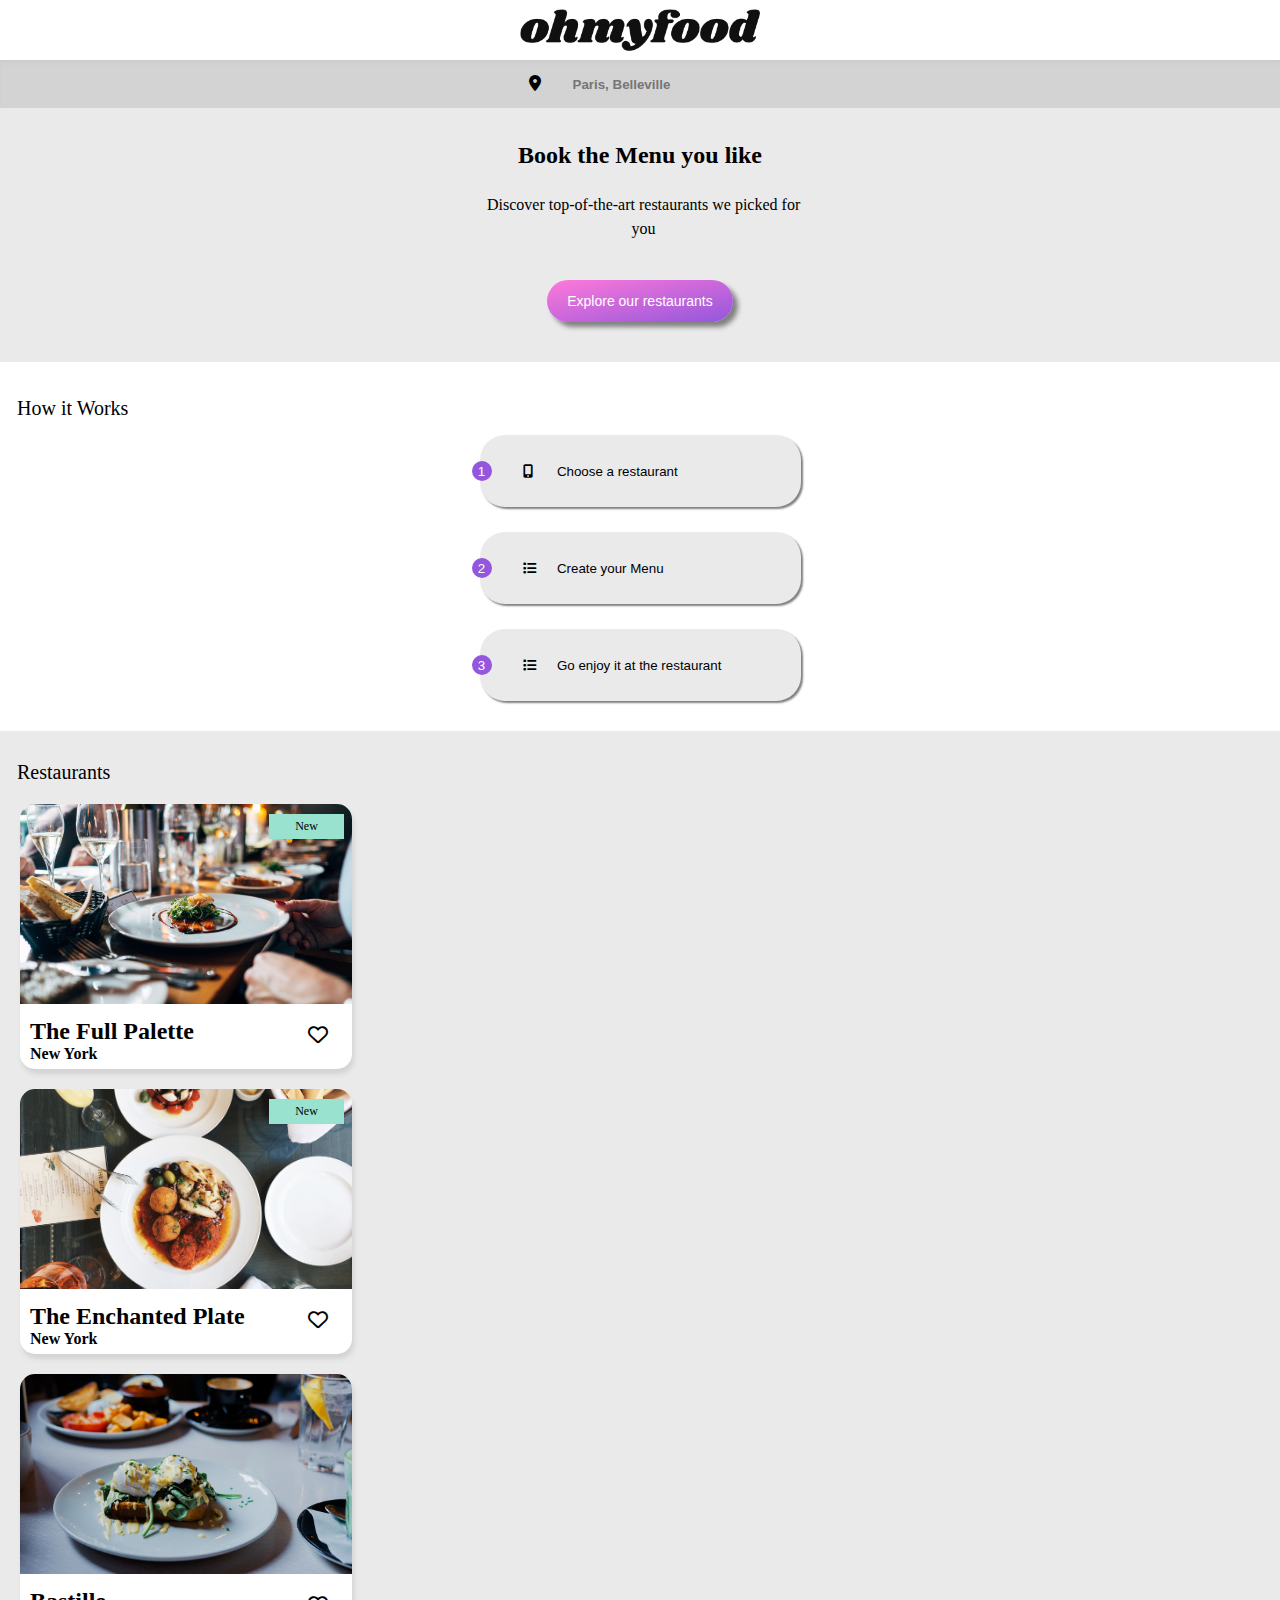
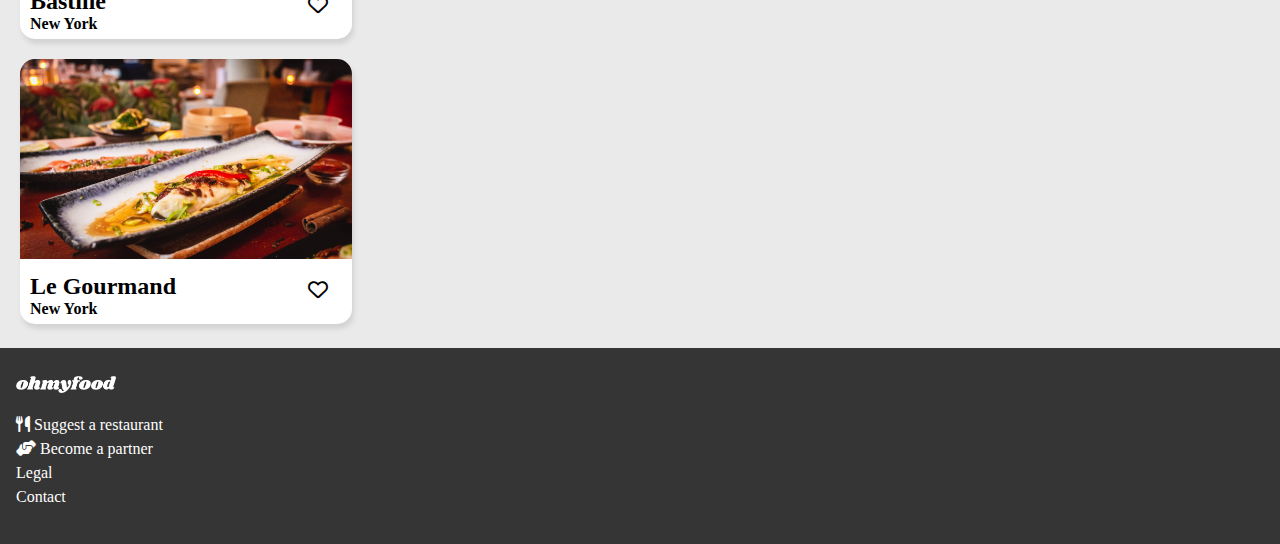
==== commit 9dee07a9: "menu stylings completed" ====
--- a/index.html
+++ b/index.html
@@ -62,12 +62,12 @@
 
     <!----RESTAURANTS!!!!!!!!!!!!!!-->
     <section class="Restaurants">
-        <div class="restaurants-wrap">
+            <div class="restaurants__wrap">
                 <h2 class="restaurants__title">Restaurants</h2>
 
                 <div class="restaurants__container">
                     <div class="restaurants__card">
-                        <a href="Menu/Palette.html">
+                        <a href="Palette.html">
                             <img src="images/restaurants/jay-wennington-N_Y88TWmGwA-unsplash.jpg"
                                 class="restaurants__card-img-1" id="palette" alt="The Full Palette">
                         </a>
@@ -81,54 +81,55 @@
                             <i class="fas fa-heart solid"></i>
                         </div>
                     </div>
-                </div>
+                
 
-                <div class="restaurants__card">
-                    <a href="Menu/EnchantedPlate.html">
-                        <img src="images/restaurants/stil-u2Lp8tXIcjw-unsplash.jpg"
-                            class="restaurants__card-img-2" id="Enchanted" alt="The Enchanted Plate">
-                    </a>
-                    <section class="restaurants__card-label">New</section>
-                    <div class="restaurants__card-info">
-                        <h2>The Enchanted Plate</h2>
-                        <h4>New York</h4>
+                    <div class="restaurants__card">
+                        <a href="EnchantedPlate.html">
+                            <img src="images/restaurants/stil-u2Lp8tXIcjw-unsplash.jpg"
+                                class="restaurants__card-img-2" id="Enchanted" alt="The Enchanted Plate">
+                        </a>
+                        <section class="restaurants__card-label">New</section>
+                        <div class="restaurants__card-info">
+                            <h2>The Enchanted Plate</h2>
+                            <h4>New York</h4>
+                        </div>
+                        <div class="restaurants__card-icon">
+                            <i class="far fa-heart outline"></i>
+                            <i class="fas fa-heart solid"></i>
+                        </div>
                     </div>
-                    <div class="restaurants__card-icon">
-                        <i class="far fa-heart outline"></i>
-                        <i class="fas fa-heart solid"></i>
+
+                    <div class="restaurants__card">
+                        <a href="Bastille.html">
+                            <img src="images/restaurants/toa-heftiba-DQKerTsQwi0-unsplash.jpg"
+                                class="restaurants__card-img-3" id="Bastille" alt="Bastille Menu">
+                        </a>
+                        <div class="restaurants__card-info">
+                            <h2>Bastille</h2>
+                            <h4>New York</h4>
+                        </div>
+                        <div class="restaurants__card-icon">
+                            <i class="far fa-heart outline"></i>
+                            <i class="fas fa-heart solid"></i>
+                        </div>
+                    </div>
+
+                    <div class="restaurants__card">
+                        <a href="Gourmand.html">
+                            <img src="images/restaurants/louis-hansel-shotsoflouis-qNBGVyOCY8Q-unsplash copy.jpg"
+                                class="restaurants__card-img-4" id="Gourmand" alt="Le Gourmand Menu">
+                        </a>
+                        <div class="restaurants__card-info">
+                            <h2>Le Gourmand</h2>
+                            <h4>New York</h4>
+                        </div>
+                        <div class="restaurants__card-icon">
+                            <i class="far fa-heart outline"></i>
+                            <i class="fas fa-heart solid"></i>
+                        </div>
                     </div>
                 </div>
-
-                <div class="restaurants__card">
-                    <a href="Menu/Bastille.html">
-                        <img src="images/restaurants/toa-heftiba-DQKerTsQwi0-unsplash.jpg"
-                            class="restaurants__card-img-3" id="Bastille" alt="Bastille Menu">
-                    </a>
-                    <div class="restaurants__card-info">
-                        <h2>Bastille</h2>
-                        <h4>New York</h4>
-                    </div>
-                    <div class="restaurants__card-icon">
-                        <i class="far fa-heart outline"></i>
-                        <i class="fas fa-heart solid"></i>
-                    </div>
-                </div>
-
-                <div class="restaurants__card">
-                    <a href="Menu/Gourmand.html">
-                        <img src="images/restaurants/louis-hansel-shotsoflouis-qNBGVyOCY8Q-unsplash copy.jpg"
-                            class="restaurants__card-img-4" id="Gourmand" alt="Le Gourmand Menu">
-                    </a>
-                    <div class="restaurants__card-info">
-                        <h2>Le Gourmand</h2>
-                        <h4>New York</h4>
-                    </div>
-                    <div class="restaurants__card-icon">
-                        <i class="far fa-heart outline"></i>
-                        <i class="fas fa-heart solid"></i>
-                    </div>
-                </div>
-        </div>    
+            </div>    
     </section>
     <!---BOTTOM!!!!!!!!!!!!!-->
     <section class="footer-section">
--- a/css/main.css
+++ b/css/main.css
@@ -38,7 +38,7 @@
 
 .footer-section {
   background-color: #353535;
-  height: 191px;
+  height: 196px;
   width: auto;
 }
 
@@ -100,6 +100,7 @@
     width: 60%;
     border: none;
     font-weight: 900;
+    margin-left: .5rem;
     background-color: lightgray;
   }
   .search .search-box:focus {
@@ -224,6 +225,17 @@
   .restaurants {
     background-color: #EAEAEA;
     /*---HEART ICON-----*/
+    /* css for solid heart before the hover */
+    /* css for the outline heart before the hover */
+    /* css for the outline heart after the hover */
+  }
+  .restaurants__wrap {
+    background-color: #eaeaea;
+    height: 1217px;
+  }
+  .restaurants__container {
+    width: 332px;
+    margin-left: 1.25rem;
   }
   .restaurants__title {
     font-size: 20px;
@@ -231,13 +243,15 @@
     margin-top: 30px;
     margin-bottom: 20px;
     padding-top: 30px;
+    margin-left: 17px;
   }
   .restaurants__card {
     position: relative;
     background-color: white;
     margin-bottom: 20px;
     border-radius: 15px;
-    height: auto;
+    height: 265px;
+    width: auto;
     -webkit-box-shadow: 2px 5px 5px lightgray;
             box-shadow: 2px 5px 5px lightgray;
   }
@@ -260,6 +274,7 @@
             align-items: center;
     z-index: 8;
     width: 100%;
+    height: 200px;
     border-top-left-radius: 15px;
     border-top-right-radius: 15px;
     -o-object-fit: cover;
@@ -280,14 +295,11 @@
     display: inline-block;
     position: absolute;
     font-size: 20px;
-    right: 1.75rem;
+    margin-left: 18rem;
     padding-bottom: 1.5rem;
-    bottom: 4px;
-    /* css for solid heart before the hover */
-    /* css for the outline heart before the hover */
-    /* css for the outline heart after the hover */
-  }
-  .restaurants__card-icon .solid {
+    bottom: 20px;
+  }
+  .restaurants .solid {
     position: relative;
     opacity: 0;
     background: -webkit-gradient(linear, left bottom, left top, from(#ff79da), to(#9536dc));
@@ -298,16 +310,277 @@
     -webkit-transition: opacity 3000ms;
     transition: opacity 3000ms;
   }
-  .restaurants__card-icon .outline {
+  .restaurants .outline {
     position: absolute;
     opacity: 100%;
     -webkit-transition: opacity 3000ms;
     transition: opacity 3000ms;
   }
-  .restaurants__card-icon .restaurants__card-icon:hover .outline {
+  .restaurants .restaurants__card-icon:hover .outline {
     opacity: 0;
     -webkit-transition: opacity 3000ms;
     transition: opacity 3000ms;
   }
 }
+
+@media screen and (min-width: 0px) {
+  * {
+    -webkit-box-sizing: border-box;
+            box-sizing: border-box;
+  }
+  .header__menu {
+    display: -webkit-box;
+    display: -ms-flexbox;
+    display: flex;
+    -webkit-box-align: center;
+        -ms-flex-align: center;
+            align-items: center;
+    -webkit-box-pack: center;
+        -ms-flex-pack: center;
+            justify-content: center;
+  }
+  .header__menu .header__return {
+    display: inline-block;
+    position: absolute;
+  }
+  .header__menu i {
+    color: black;
+    margin-right: 20rem;
+  }
+  .header__menu img {
+    width: 14rem;
+    margin-left: 1rem;
+  }
+  .menu__containers {
+    position: relative;
+    background-color: #eaeaea;
+  }
+  .menu__main {
+    display: -webkit-box;
+    display: -ms-flexbox;
+    display: flex;
+    -webkit-box-orient: vertical;
+    -webkit-box-direction: normal;
+        -ms-flex-direction: column;
+            flex-direction: column;
+  }
+  .menu__image {
+    width: 375px;
+    height: 217px;
+    z-index: 10;
+    -o-object-fit: cover;
+       object-fit: cover;
+  }
+  .menu__title {
+    display: -webkit-inline-box;
+    display: -ms-inline-flexbox;
+    display: inline-flex;
+    font-size: 14px;
+  }
+  /*-- HEART!!!!!! --*/
+  .menu__title-icon {
+    display: inline-block;
+    position: absolute;
+    font-size: 20px;
+    margin-left: 11.75rem;
+    padding-bottom: 1.5rem;
+  }
+  /* css for solid heart before the hover */
+  .solid {
+    position: absolute;
+    opacity: 0;
+    background: -webkit-gradient(linear, left bottom, left top, from(#ff79da), to(#9356dc));
+    background: linear-gradient(to top, #ff79da, #9356dc);
+    background-clip: text;
+    -webkit-background-clip: text;
+    -webkit-text-fill-color: transparent;
+    -webkit-transition: opacity 3000ms;
+    transition: opacity 3000ms;
+  }
+  /* css for solid heart after the hover */
+  .menu__title-icon:hover .solid {
+    opacity: 100%;
+    background: -webkit-gradient(linear, left bottom, left top, from(#ff79da), to(#9356dc));
+    background: linear-gradient(to top, #ff79da, #9356dc);
+    background-clip: text;
+    -webkit-background-clip: text;
+    -webkit-text-fill-color: transparent;
+    -webkit-transition: opacity 3000ms;
+    transition: opacity 3000ms;
+  }
+  /* css for the outline heart before the hover */
+  .outline {
+    position: absolute;
+    opacity: 100%;
+    -webkit-transition: opacity 3000ms;
+    transition: opacity 3000ms;
+  }
+  /* css for the outline heart after the hover */
+  .menu__title-icon:hover .outline {
+    opacity: 0;
+    -webkit-transition: opacity 3000ms;
+    transition: opacity 3000ms;
+  }
+  /* CARDS!!!!!!! */
+  .menu__choices-title {
+    font-weight: 400;
+    padding-bottom: 3px;
+    border-bottom: solid 3px;
+    -o-border-image: linear-gradient(to right, #99e2d0 10%, #eaeaea 10%) 100% 1;
+       border-image: -webkit-gradient(linear, left top, right top, color-stop(10%, #99e2d0), color-stop(10%, #eaeaea)) 100% 1;
+       border-image: linear-gradient(to right, #99e2d0 10%, #eaeaea 10%) 100% 1;
+  }
+  .menu__card {
+    display: -webkit-box;
+    display: -ms-flexbox;
+    display: flex;
+    border-radius: 10px;
+    background-color: #fff;
+    overflow: hidden;
+    margin-bottom: 12px;
+    -webkit-box-shadow: 5px 5px 2px gray;
+            box-shadow: 5px 5px 2px gray;
+    -webkit-animation: appear ease-in-out 0.8s;
+            animation: appear ease-in-out 0.8s;
+  }
+  .menu__prices {
+    display: -webkit-box;
+    display: -ms-flexbox;
+    display: flex;
+    font-weight: bold;
+    -webkit-box-align: end;
+        -ms-flex-align: end;
+            align-items: flex-end;
+    width: 25%;
+  }
+  .menu__text {
+    display: inline-block;
+    -webkit-box-flex: 0;
+        -ms-flex: none;
+            flex: none;
+    -webkit-transition: width 1s;
+    transition: width 1s;
+  }
+  .menu__item {
+    display: inline-block;
+    width: 100%;
+    margin-left: 5px;
+    font-size: 16px;
+    font-weight: 500;
+    padding: 10px 5px 5px 5px;
+    overflow: hidden;
+    white-space: nowrap;
+    text-overflow: ellipsis;
+  }
+  .menu__description {
+    display: inline-block;
+    width: 100%;
+    margin-left: 5px;
+    padding: 0 5px 8px 5px;
+    font-weight: 300;
+    overflow: hidden;
+    white-space: nowrap;
+    text-overflow: ellipsis;
+  }
+  .menu__holder {
+    width: 25%;
+    display: -webkit-inline-box;
+    display: -ms-inline-flexbox;
+    display: inline-flex;
+    -webkit-box-align: center;
+        -ms-flex-align: center;
+            align-items: center;
+    -webkit-box-pack: center;
+        -ms-flex-pack: center;
+            justify-content: center;
+    background-color: #99E2D0;
+  }
+  .menu__card:hover .menu__text {
+    -webkit-transition: width 1.5s;
+    transition: width 1.5s;
+  }
+  .menu__card:hover .menu__icon {
+    -webkit-animation: counter-clock 1000ms ease-in-out forwards;
+            animation: counter-clock 1000ms ease-in-out forwards;
+  }
+  .menu__holder .menu__icon {
+    -webkit-animation: clockwise 1000ms ease-in-out forwads;
+            animation: clockwise 1000ms ease-in-out forwads;
+  }
+  .menu__icon {
+    color: #fff;
+  }
+  /* css for card ease in */
+  #card-1 {
+    -webkit-animation-delay: .1s;
+            animation-delay: .1s;
+  }
+  #card-2 {
+    -webkit-animation-delay: .2s;
+            animation-delay: .2s;
+  }
+  #card-3 {
+    -webkit-animation-delay: .3s;
+            animation-delay: .3s;
+  }
+  #card-4 {
+    -webkit-animation-delay: .4s;
+            animation-delay: .4s;
+  }
+  #card-5 {
+    -webkit-animation-delay: .5s;
+            animation-delay: .5s;
+  }
+  #card-6 {
+    -webkit-animation-delay: .6s;
+            animation-delay: .6s;
+  }
+  #card-7 {
+    -webkit-animation-delay: .7s;
+            animation-delay: .7s;
+  }
+  #card-8 {
+    -webkit-animation-delay: .8s;
+            animation-delay: .8s;
+  }
+  #card-9 {
+    -webkit-animation-delay: .9s;
+            animation-delay: .9s;
+  }
+  #card-10 {
+    -webkit-animation-delay: .10s;
+            animation-delay: .10s;
+  }
+  /* order-button!!!! */
+  .menu__order-btn {
+    display: -webkit-box;
+    display: -ms-flexbox;
+    display: flex;
+    -webkit-box-align: center;
+        -ms-flex-align: center;
+            align-items: center;
+    -webkit-box-pack: center;
+        -ms-flex-pack: center;
+            justify-content: center;
+    background-color: #eaeaea;
+  }
+  .menu__order-btn .btn-gradient {
+    cursor: pointer;
+    border-radius: 25px;
+    padding: 13px 20px;
+    margin: 10px 0 40px 0;
+    font-size: 14px;
+    color: white;
+    border: none;
+    -webkit-box-shadow: 5px 5px 5px gray;
+            box-shadow: 5px 5px 5px gray;
+    background: -webkit-gradient(linear, left top, right bottom, from(#FF79DA), to(#9356DC));
+    background: linear-gradient(to bottom right, #FF79DA, #9356DC);
+    padding: 13px 60px;
+  }
+  .menu__order-btn .btn-gradient:hover {
+    -webkit-filter: brightness(95%);
+            filter: brightness(95%);
+  }
+}
 /*# sourceMappingURL=main.css.map */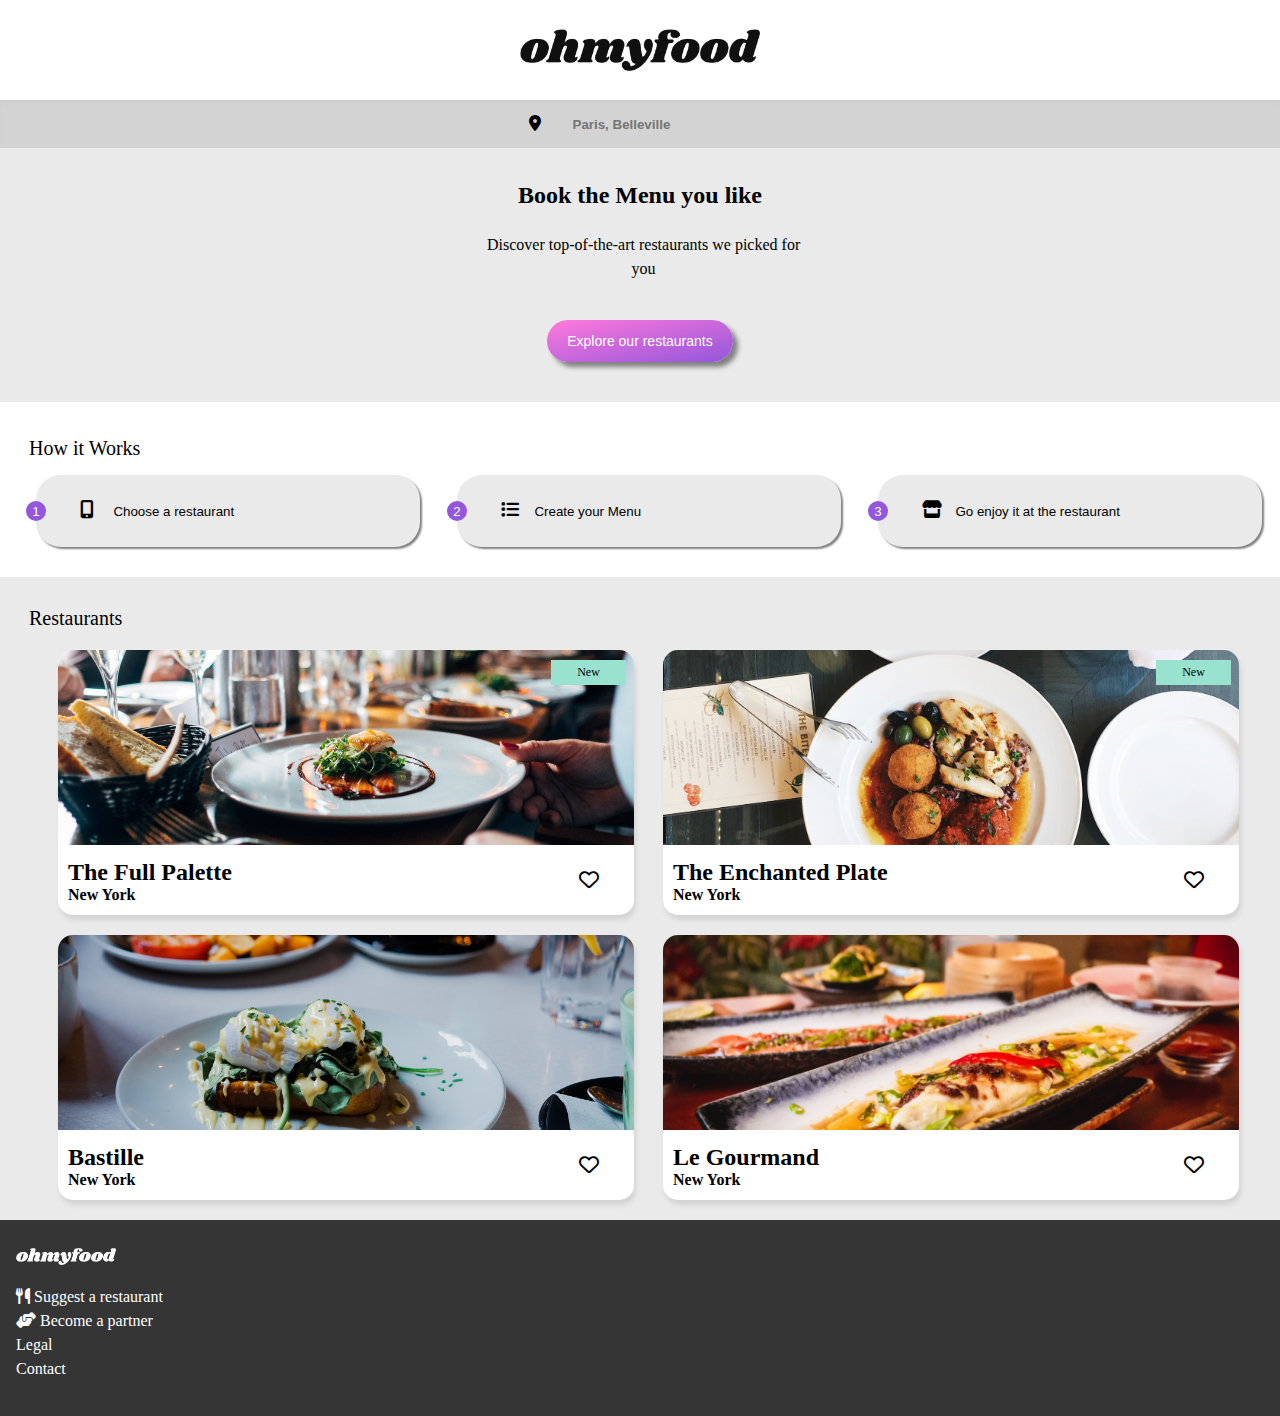
==== commit 43dec3dc: "finished media queries and almost done  animations" ====
--- a/index.html
+++ b/index.html
@@ -54,7 +54,7 @@
             </button>
             <button class="info__button" type="button">
                 <span class="info__num">3</span>
-                <i class="fa-solid fa-list info__icon"></i>
+                <i class="fa-solid fa-store info__icon"></i>
                 <span>Go enjoy it at the restaurant</span>
             </button>
         </div>
--- a/css/main.css
+++ b/css/main.css
@@ -1,5 +1,116 @@
 /* colors!!!!!*/
 /* font!!!!! */
+@-webkit-keyframes clockwise {
+  0% {
+    -webkit-transform: rotate(2 turn);
+            transform: rotate(2 turn);
+  }
+  100% {
+    -webkit-transform: rotate(4 turn);
+            transform: rotate(4 turn);
+  }
+}
+@keyframes clockwise {
+  0% {
+    -webkit-transform: rotate(2 turn);
+            transform: rotate(2 turn);
+  }
+  100% {
+    -webkit-transform: rotate(4 turn);
+            transform: rotate(4 turn);
+  }
+}
+
+@-webkit-keyframes counter-clock {
+  0% {
+    -webkit-transform: rotate(2 turn);
+            transform: rotate(2 turn);
+  }
+  100% {
+    -webkit-transform: rotate(-4 turn);
+            transform: rotate(-4 turn);
+  }
+}
+
+@keyframes counter-clock {
+  0% {
+    -webkit-transform: rotate(2 turn);
+            transform: rotate(2 turn);
+  }
+  100% {
+    -webkit-transform: rotate(-4 turn);
+            transform: rotate(-4 turn);
+  }
+}
+
+@-webkit-keyframes appear {
+  0% {
+    -webkit-transform: translateY(50%);
+            transform: translateY(50%);
+    opacity: 0;
+  }
+  100% {
+    -webkit-transform: translateY(0);
+            transform: translateY(0);
+    opacity: 1;
+  }
+}
+
+@keyframes appear {
+  0% {
+    -webkit-transform: translateY(50%);
+            transform: translateY(50%);
+    opacity: 0;
+  }
+  100% {
+    -webkit-transform: translateY(0);
+            transform: translateY(0);
+    opacity: 1;
+  }
+}
+
+h1 {
+  font-family: "Shrikhano", sans serif;
+}
+
+h2 {
+  font-family: "Roboto", sans serif;
+}
+
+h3 {
+  font-family: "Roboto", sans serif;
+  text-transform: uppercase;
+  font-size: 14px;
+}
+
+h4 {
+  font-family: "Roboto", sans serif;
+}
+
+p {
+  font-family: "Roboto", sans serif;
+}
+
+#exp {
+  font-family: "Roboto", sans serif;
+}
+
+.search {
+  font-family: "Roboto", sans serif;
+}
+
+.button {
+  font-family: "Roboto", sans serif;
+}
+
+.restaurant__card-label {
+  font-family: "Roboto", sans serif;
+}
+
+.column {
+  font-family: "Roboto", sans serif;
+}
+
 * {
   -webkit-box-sizing: border-box;
           box-sizing: border-box;
@@ -39,7 +150,7 @@
 .footer-section {
   background-color: #353535;
   height: 196px;
-  width: auto;
+  width: 420px;
 }
 
 @media screen and (min-width: 300px) {
@@ -226,6 +337,7 @@
     background-color: #EAEAEA;
     /*---HEART ICON-----*/
     /* css for solid heart before the hover */
+    /* css for solid heart after the hover */
     /* css for the outline heart before the hover */
     /* css for the outline heart after the hover */
   }
@@ -235,7 +347,7 @@
   }
   .restaurants__container {
     width: 332px;
-    margin-left: 1.25rem;
+    margin-left: 4rem;
   }
   .restaurants__title {
     font-size: 20px;
@@ -304,8 +416,18 @@
     opacity: 0;
     background: -webkit-gradient(linear, left bottom, left top, from(#ff79da), to(#9536dc));
     background: linear-gradient(to top, #ff79da, #9536dc);
+    -webkit-background-clip: text;
     background-clip: text;
+    -webkit-text-fill-color: transparent;
+    -webkit-transition: opacity 3000ms;
+    transition: opacity 3000ms;
+  }
+  .restaurants .restaurants__card-icon:hover .solid {
+    opacity: 100%;
+    background: -webkit-gradient(linear, left bottom, left top, from(#ff79da), to(#9536dc));
+    background: linear-gradient(to top, #ff79da, #9536dc);
     -webkit-background-clip: text;
+    background-clip: text;
     -webkit-text-fill-color: transparent;
     -webkit-transition: opacity 3000ms;
     transition: opacity 3000ms;
@@ -320,6 +442,237 @@
     opacity: 0;
     -webkit-transition: opacity 3000ms;
     transition: opacity 3000ms;
+  }
+}
+
+@media screen and (max-width: 767px) {
+  .header-logo {
+    height: 55px;
+    width: 100%;
+  }
+  /* SEARCH BAR */
+  .search {
+    -webkit-box-orient: vertical;
+    -webkit-box-direction: normal;
+        -ms-flex-direction: column;
+            flex-direction: column;
+  }
+  /* INFORMATION!! */
+  .info {
+    display: -webkit-box;
+    display: -ms-flexbox;
+    display: flex;
+    -webkit-box-orient: vertical;
+    -webkit-box-direction: normal;
+        -ms-flex-direction: column;
+            flex-direction: column;
+    width: 100%;
+  }
+  .info__wrap {
+    display: -webkit-box;
+    display: -ms-flexbox;
+    display: flex;
+    -webkit-box-orient: vertical;
+    -webkit-box-direction: normal;
+        -ms-flex-direction: column;
+            flex-direction: column;
+  }
+  .info__num {
+    left: -30px;
+  }
+  .info__button {
+    width: 80%;
+    margin: 0 0 15px 25px;
+  }
+  /* RESTAURANT CARDS!!!!! */
+  .restaurants__wrap {
+    display: -webkit-box;
+    display: -ms-flexbox;
+    display: flex;
+    -webkit-box-orient: vertical;
+    -webkit-box-direction: normal;
+        -ms-flex-direction: column;
+            flex-direction: column;
+  }
+  .restaurants__title {
+    margin-left: 35px;
+  }
+  .restaurants__card {
+    height: 255px;
+    width: auto;
+  }
+  .restaurants__card-img-1, .restaurants__card-img-2, .restaurants__card-img-3, .restaurants__card-img-4 {
+    height: 180px;
+  }
+  /* FOOTER!!!!!! */
+  .footer-section {
+    width: auto;
+  }
+}
+
+@media screen and (max-width: 992px) and (min-width: 767px) {
+  .header__logo {
+    height: 75px;
+    width: 50%;
+  }
+  /* SEARCH BAR */
+  .subtitle-wrapper {
+    -webkit-box-orient: horizontal;
+    -webkit-box-direction: normal;
+        -ms-flex-direction: row;
+            flex-direction: row;
+    -ms-flex-wrap: wrap;
+        flex-wrap: wrap;
+    -webkit-box-pack: justify;
+        -ms-flex-pack: justify;
+            justify-content: space-between;
+  }
+  .Psubtitle {
+    margin-left: 35px;
+  }
+  .btn-gradient {
+    margin-right: 150px;
+  }
+  /* INFORMATION!! */
+  .info {
+    display: -webkit-box;
+    display: -ms-flexbox;
+    display: flex;
+    -webkit-box-orient: vertical;
+    -webkit-box-direction: normal;
+        -ms-flex-direction: column;
+            flex-direction: column;
+    width: 100%;
+  }
+  .info__wrap {
+    display: -webkit-box;
+    display: -ms-flexbox;
+    display: flex;
+    -webkit-box-orient: vertical;
+    -webkit-box-direction: normal;
+        -ms-flex-direction: column;
+            flex-direction: column;
+  }
+  .info__num {
+    left: -28px;
+  }
+  .info__button {
+    width: 90%;
+    margin: 0 15px 20px 18px;
+  }
+  /*-- RESTAURANT CARD--*/
+  .restaurants {
+    /*-- HEART--*/
+  }
+  .restaurants__wrap {
+    display: -webkit-box;
+    display: -ms-flexbox;
+    display: flex;
+    -webkit-box-orient: vertical;
+    -webkit-box-direction: normal;
+        -ms-flex-direction: column;
+            flex-direction: column;
+  }
+  .restaurants__title {
+    margin-left: 30px;
+  }
+  .restaurants__card {
+    margin-left: .25rem;
+    width: 245%;
+    height: 22%;
+  }
+  .restaurants__card-img-1, .restaurants__card-img-2, .restaurants__card-img-3, .restaurants__card-img-4 {
+    height: 200px;
+  }
+  .restaurants__card-icon {
+    top: 85%;
+    right: 8%;
+  }
+  /* FOOTER SECTION!!!!!!! */
+  .footer-section {
+    width: 100%;
+  }
+}
+
+@media screen and (min-width: 993px) {
+  .header-logo {
+    height: 100px;
+    width: 100%;
+  }
+  /* SEARCH BAR */
+  .subtitle-wrapper {
+    -webkit-box-orient: horizontal;
+    -webkit-box-direction: normal;
+        -ms-flex-direction: row;
+            flex-direction: row;
+    -ms-flex-wrap: wrap;
+        flex-wrap: wrap;
+    -webkit-box-pack: justify;
+        -ms-flex-pack: justify;
+            justify-content: space-between;
+  }
+  .Psubtitle {
+    margin-left: 35px;
+  }
+  .btn-gradient {
+    margin-right: 150px;
+  }
+  /* INFORMATION!!!! */
+  .info__wrap {
+    -webkit-box-orient: horizontal;
+    -webkit-box-direction: normal;
+        -ms-flex-direction: row;
+            flex-direction: row;
+    margin-left: 15px;
+  }
+  .info__title {
+    margin-left: 29px;
+  }
+  .info__num {
+    left: -30px;
+  }
+  .info__button {
+    width: 30%;
+    border-radius: 25px;
+    margin-right: 12px;
+  }
+  .info__icon {
+    font-size: 18px;
+  }
+  /* RESTAURANT CARDS!!!!! */
+  .restaurants {
+    /* HEART!!!!!!! */
+  }
+  .restaurants__container {
+    display: -webkit-box;
+    display: -ms-flexbox;
+    display: flex;
+    -ms-flex-wrap: wrap;
+        flex-wrap: wrap;
+    width: 100%;
+    margin-left: 29px;
+  }
+  .restaurants__wrap {
+    height: auto;
+  }
+  .restaurants__title {
+    margin-left: 29px;
+  }
+  .restaurants__card {
+    margin-left: 29px;
+    margin-bottom: 20px;
+    width: 45%;
+  }
+  .restaurants__card-img-1, .restaurants__card-img-2, .restaurants__card-img-3, .restaurants__card-img-4 {
+    height: 195px;
+  }
+  .restaurants__card-icon {
+    top: 83%;
+    right: 9.5%;
+  }
+  /* FOOTER!!!!!! */
+  .footer-section {
+    width: auto;
   }
 }
 
@@ -354,6 +707,7 @@
   .menu__containers {
     position: relative;
     background-color: #eaeaea;
+    width: 420px;
   }
   .menu__main {
     display: -webkit-box;
@@ -365,7 +719,7 @@
             flex-direction: column;
   }
   .menu__image {
-    width: 375px;
+    width: 420px;
     height: 217px;
     z-index: 10;
     -o-object-fit: cover;
@@ -376,13 +730,16 @@
     display: -ms-inline-flexbox;
     display: inline-flex;
     font-size: 14px;
+    margin-left: 12px;
+    padding-bottom: 1rem;
   }
   /*-- HEART!!!!!! --*/
   .menu__title-icon {
     display: inline-block;
     position: absolute;
     font-size: 20px;
-    margin-left: 11.75rem;
+    right: 3.75rem;
+    margin-top: 2px;
     padding-bottom: 1.5rem;
   }
   /* css for solid heart before the hover */
@@ -391,8 +748,8 @@
     opacity: 0;
     background: -webkit-gradient(linear, left bottom, left top, from(#ff79da), to(#9356dc));
     background: linear-gradient(to top, #ff79da, #9356dc);
+    -webkit-background-clip: text;
     background-clip: text;
-    -webkit-background-clip: text;
     -webkit-text-fill-color: transparent;
     -webkit-transition: opacity 3000ms;
     transition: opacity 3000ms;
@@ -402,8 +759,8 @@
     opacity: 100%;
     background: -webkit-gradient(linear, left bottom, left top, from(#ff79da), to(#9356dc));
     background: linear-gradient(to top, #ff79da, #9356dc);
+    -webkit-background-clip: text;
     background-clip: text;
-    -webkit-background-clip: text;
     -webkit-text-fill-color: transparent;
     -webkit-transition: opacity 3000ms;
     transition: opacity 3000ms;
@@ -425,10 +782,11 @@
   .menu__choices-title {
     font-weight: 400;
     padding-bottom: 3px;
+    margin-left: 12px;
     border-bottom: solid 3px;
-    -o-border-image: linear-gradient(to right, #99e2d0 10%, #eaeaea 10%) 100% 1;
-       border-image: -webkit-gradient(linear, left top, right top, color-stop(10%, #99e2d0), color-stop(10%, #eaeaea)) 100% 1;
-       border-image: linear-gradient(to right, #99e2d0 10%, #eaeaea 10%) 100% 1;
+    -o-border-image: linear-gradient(to right, #99e2d0 10%, #EAEAEA 10%) 100% 1;
+       border-image: -webkit-gradient(linear, left top, right top, color-stop(10%, #99e2d0), color-stop(10%, #EAEAEA)) 100% 1;
+       border-image: linear-gradient(to right, #99e2d0 10%, #EAEAEA 10%) 100% 1;
   }
   .menu__card {
     display: -webkit-box;
@@ -437,11 +795,12 @@
     border-radius: 10px;
     background-color: #fff;
     overflow: hidden;
-    margin-bottom: 12px;
-    -webkit-box-shadow: 5px 5px 2px gray;
-            box-shadow: 5px 5px 2px gray;
-    -webkit-animation: appear ease-in-out 0.8s;
-            animation: appear ease-in-out 0.8s;
+    margin: 12px;
+    -webkit-box-shadow: 5px 5px 2px grey;
+            box-shadow: 5px 5px 2px grey;
+    -webkit-animation: appear ease-in-out .8s;
+            animation: appear ease-in-out .8s;
+    width: 85%;
   }
   .menu__prices {
     display: -webkit-box;
@@ -451,7 +810,8 @@
     -webkit-box-align: end;
         -ms-flex-align: end;
             align-items: flex-end;
-    width: 25%;
+    width: 24.5%;
+    padding: 0 8px 8px 8px;
   }
   .menu__text {
     display: inline-block;
@@ -462,7 +822,9 @@
     transition: width 1s;
   }
   .menu__item {
-    display: inline-block;
+    display: -webkit-box;
+    display: -ms-flexbox;
+    display: flex;
     width: 100%;
     margin-left: 5px;
     font-size: 16px;
@@ -474,16 +836,15 @@
   }
   .menu__description {
     display: inline-block;
-    width: 100%;
+    width: auto;
     margin-left: 5px;
-    padding: 0 5px 8px 5px;
-    font-weight: 300;
+    padding: 0px 5px 8px 4px;
     overflow: hidden;
     white-space: nowrap;
     text-overflow: ellipsis;
   }
   .menu__holder {
-    width: 25%;
+    width: 24.5%;
     display: -webkit-inline-box;
     display: -ms-inline-flexbox;
     display: inline-flex;
@@ -500,12 +861,12 @@
     transition: width 1.5s;
   }
   .menu__card:hover .menu__icon {
+    -webkit-animation: clockwise 1000ms ease-in-out forwards;
+            animation: clockwise 1000ms ease-in-out forwards;
+  }
+  .menu__holder:hover .menu__icon {
     -webkit-animation: counter-clock 1000ms ease-in-out forwards;
             animation: counter-clock 1000ms ease-in-out forwards;
-  }
-  .menu__holder .menu__icon {
-    -webkit-animation: clockwise 1000ms ease-in-out forwads;
-            animation: clockwise 1000ms ease-in-out forwads;
   }
   .menu__icon {
     color: #fff;
@@ -563,6 +924,7 @@
         -ms-flex-pack: center;
             justify-content: center;
     background-color: #eaeaea;
+    width: 420px;
   }
   .menu__order-btn .btn-gradient {
     cursor: pointer;
@@ -583,4 +945,167 @@
             filter: brightness(95%);
   }
 }
+
+@media screen and (max-width: 767px) {
+  .header__return {
+    top: 2%;
+    left: 10%;
+  }
+  .menu__image {
+    width: 100%;
+    height: 200px;
+  }
+  .menu__title {
+    margin: 15px 0 0 18px;
+  }
+  .menu__containers {
+    width: 100%;
+  }
+  /* HEART!!!!!! */
+  .menu__title-icon {
+    top: 1%;
+    left: 89%;
+  }
+  /* CARDS!!!!!!!!!! */
+  .menu__choices-title {
+    margin: 30px 0 20px 18px;
+  }
+  .menu__card {
+    width: 90%;
+    margin-left: 18px;
+  }
+  .menu__prices {
+    padding: 0 8px 8px 48px;
+  }
+  .menu__text {
+    width: 75%;
+  }
+  .menu__card:hover .menu__text {
+    width: 100%;
+  }
+  .menu__description {
+    font-size: 14px;
+  }
+  .menu__holder {
+    width: 48%;
+  }
+  .menu__order-btn {
+    width: 100%;
+  }
+}
+
+@media screen and (max-width: 992px) and (min-width: 767px) {
+  .header__return {
+    top: 4%;
+    left: 5%;
+  }
+  .header__logo {
+    margin-left: 9.5rem;
+    margin-top: 1rem;
+  }
+  .menu__image {
+    height: 200px;
+    width: 100%;
+  }
+  .menu__title {
+    margin: 15px 0 0 40px;
+  }
+  /* HEART!!! */
+  .menu__title-icon {
+    top: 1.75%;
+    left: 92.5%;
+  }
+  /* CARDS */
+  .menu__choices-title {
+    margin: 30px 0 20px 40px;
+  }
+  .menu__card {
+    width: 90%;
+    margin-left: 40px;
+  }
+  .menu__text {
+    width: 88%;
+  }
+  .menu__prices {
+    padding: 0 8px 8px 50px;
+  }
+  .menu__description {
+    font-size: 14px;
+  }
+  .menu__card:hover .menu__text {
+    width: 70%;
+  }
+  .menu__containers {
+    width: 100%;
+  }
+  .menu__order-btn {
+    width: 100%;
+  }
+}
+
+@media screen and (min-width: 993px) {
+  * {
+    padding: 0;
+    margin: 0;
+  }
+  .header__return {
+    top: 2%;
+    left: 2%;
+  }
+  .menu__image {
+    height: 200px;
+    width: 100%;
+  }
+  .menu__title {
+    margin: 15px 0 0 20px;
+  }
+  /* HEART!!!!! */
+  .menu__title-icon {
+    top: 1%;
+    left: 97.2%;
+  }
+  /* CARDS!!!!!!! */
+  .menu__choices {
+    display: -webkit-box;
+    display: -ms-flexbox;
+    display: flex;
+    -webkit-box-orient: horizontal;
+    -webkit-box-direction: normal;
+        -ms-flex-direction: row;
+            flex-direction: row;
+    -ms-flex-pack: distribute;
+        justify-content: space-around;
+  }
+  .menu__entrees,
+  .menu__main-dish,
+  .menu__dessert {
+    width: 100%;
+  }
+  .menu__choices-title {
+    width: 85%;
+    margin: 30px 0 20px 20px;
+  }
+  .menu__card {
+    width: 90%;
+    margin-right: 35px;
+  }
+  .menu__text {
+    width: 82%;
+  }
+  .menu__prices {
+    padding: 5px 8px 8px 25px;
+  }
+  .menu__card:hover .menu__text {
+    width: 55%;
+  }
+  .menu__description {
+    font-size: 14px;
+  }
+  .menu__order-btn {
+    width: 100%;
+  }
+  .menu__containers {
+    width: auto;
+  }
+}
 /*# sourceMappingURL=main.css.map */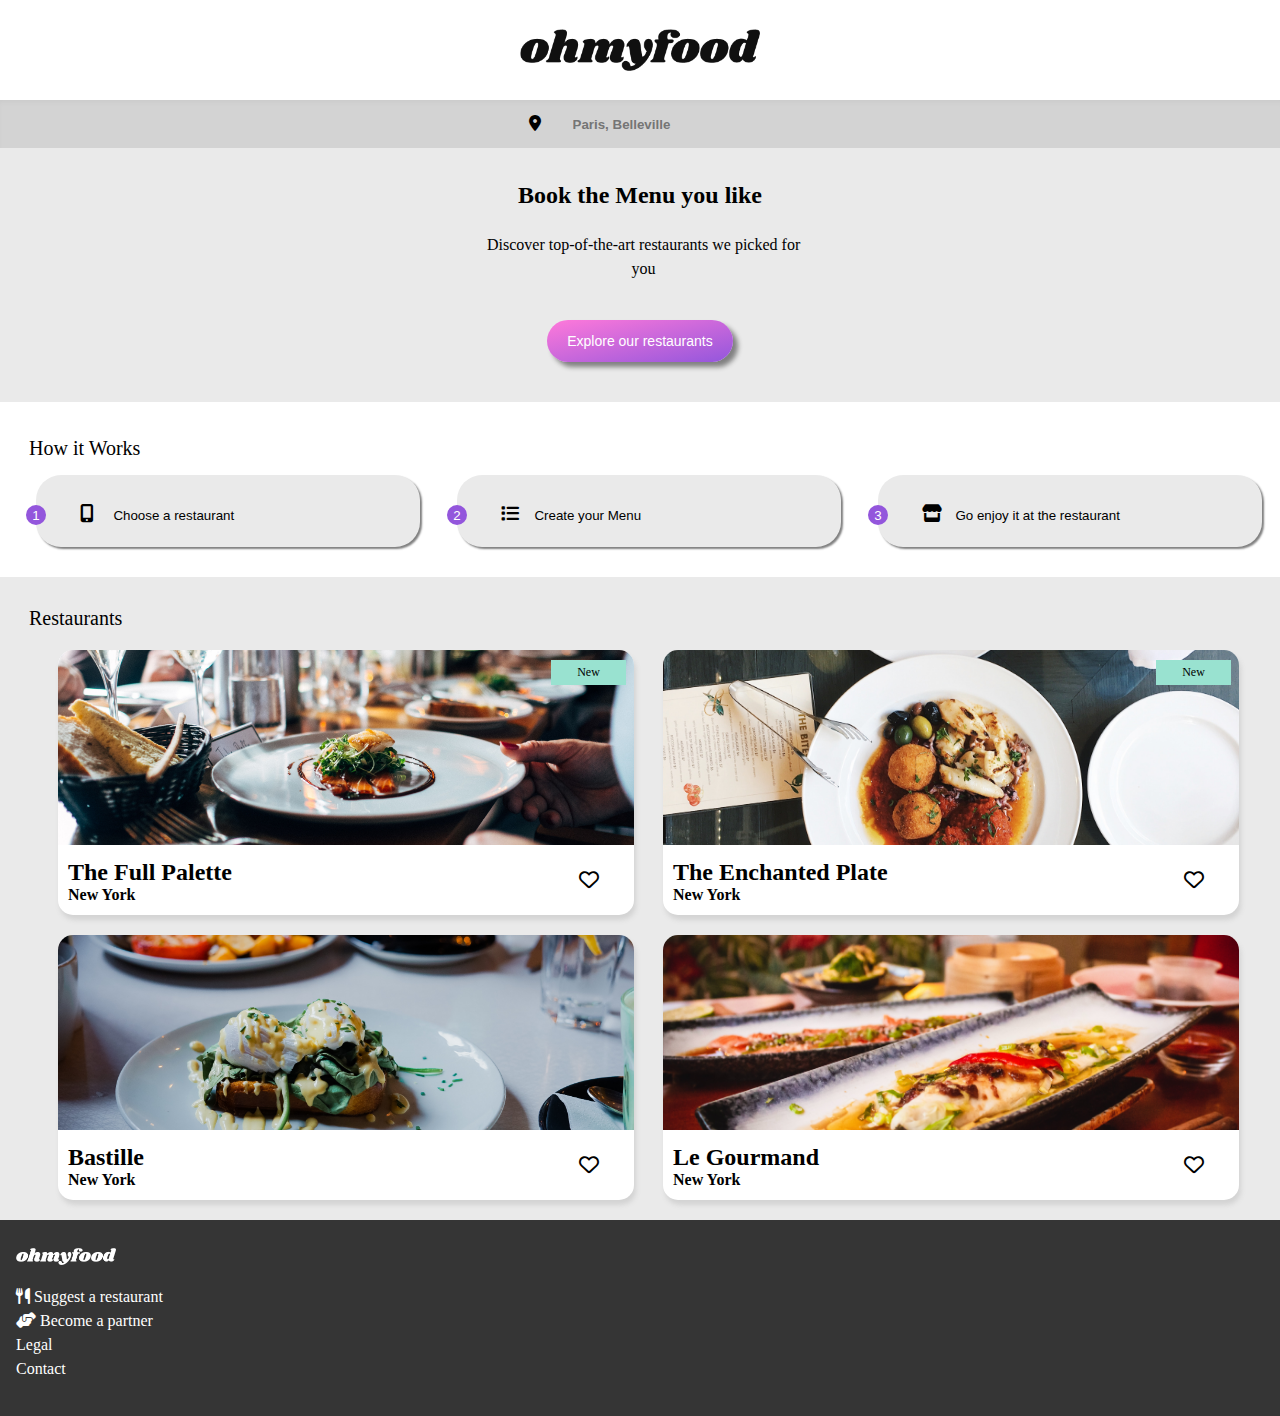
==== commit a605ae61: "validating html and css" ====
--- a/index.html
+++ b/index.html
@@ -25,7 +25,7 @@
                 <input class="search-box" placeholder="Paris, Belleville" type="text"/>
           </div>
         </div>
-        <!----SUBTITLE!!!!!!!-->
+        <!--SUBTITLE!!!!!!!-->
         <div class="subtitle">
             <div class="subtitle-wrapper">
                 <div class="Page-Title-and-Subtitle">
@@ -38,7 +38,7 @@
           </div>
         </div>
     </section>
-    <!---INFORMATION!!!!!!!!!-->
+    <!--INFORMATION!!!!!!!!!-->
     <section class="info">
         <div class="info__title">How it Works</div>
         <div class="info__wrap">
@@ -60,7 +60,7 @@
         </div>
     </section>
 
-    <!----RESTAURANTS!!!!!!!!!!!!!!-->
+    <!--RESTAURANTS!!!!!!!!!!!!!!-->
     <section class="Restaurants">
             <div class="restaurants__wrap">
                 <h2 class="restaurants__title">Restaurants</h2>
@@ -116,8 +116,7 @@
 
                     <div class="restaurants__card">
                         <a href="Gourmand.html">
-                            <img src="images/restaurants/louis-hansel-shotsoflouis-qNBGVyOCY8Q-unsplash copy.jpg"
-                                class="restaurants__card-img-4" id="Gourmand" alt="Le Gourmand Menu">
+                            <img src="images/restaurants/louis-hansel-shotsoflouis-qNBGVyOCY8Q-unsplash.jpg" class="restaurants__card-img-4" id="Gourmand" alt="Le Gourmand Menu">
                         </a>
                         <div class="restaurants__card-info">
                             <h2>Le Gourmand</h2>
@@ -140,7 +139,7 @@
             <div class="row">
                 <div class="column">
                     <p><a href="#" class="footer-link"><i class="fa-solid fa-utensils"></i> Suggest a restaurant</a></p>
-                    <p><a href="#" class="footer-link"><i class="fa-solid fa-handshake-angle"></i></i> Become a partner</a></p>
+                    <p><a href="#" class="footer-link"><i class="fa-solid fa-handshake-angle"></i> Become a partner</a></p>
                     <p><a href="#" class="footer-link">Legal</a></p>
                     <p><a href="mailto:nowhere@ohmyfood.org" class="footer-link">Contact</a></p>
                 </div>
--- a/css/main.css
+++ b/css/main.css
@@ -2,44 +2,44 @@
 /* font!!!!! */
 @-webkit-keyframes clockwise {
   0% {
-    -webkit-transform: rotate(2 turn);
-            transform: rotate(2 turn);
+    -webkit-transform: rotate(0turn);
+            transform: rotate(0turn);
   }
   100% {
-    -webkit-transform: rotate(4 turn);
-            transform: rotate(4 turn);
+    -webkit-transform: rotate(2turn);
+            transform: rotate(2turn);
   }
 }
 @keyframes clockwise {
   0% {
-    -webkit-transform: rotate(2 turn);
-            transform: rotate(2 turn);
+    -webkit-transform: rotate(0turn);
+            transform: rotate(0turn);
   }
   100% {
-    -webkit-transform: rotate(4 turn);
-            transform: rotate(4 turn);
+    -webkit-transform: rotate(2turn);
+            transform: rotate(2turn);
   }
 }
 
 @-webkit-keyframes counter-clock {
   0% {
-    -webkit-transform: rotate(2 turn);
-            transform: rotate(2 turn);
+    -webkit-transform: rotate(0turn);
+            transform: rotate(0turn);
   }
   100% {
-    -webkit-transform: rotate(-4 turn);
-            transform: rotate(-4 turn);
+    -webkit-transform: rotate(-2turn);
+            transform: rotate(-2turn);
   }
 }
 
 @keyframes counter-clock {
   0% {
-    -webkit-transform: rotate(2 turn);
-            transform: rotate(2 turn);
+    -webkit-transform: rotate(0turn);
+            transform: rotate(0turn);
   }
   100% {
-    -webkit-transform: rotate(-4 turn);
-            transform: rotate(-4 turn);
+    -webkit-transform: rotate(-2turn);
+            transform: rotate(-2turn);
   }
 }
 
@@ -329,7 +329,7 @@
     color: #9356DC;
   }
   .info__icon {
-    padding: 10 0px;
+    padding: 10px 0px;
     width: 30px;
   }
   /* RESTAURANT CARDS!!!!!!!!!! */
@@ -347,7 +347,7 @@
   }
   .restaurants__container {
     width: 332px;
-    margin-left: 4rem;
+    margin-left: 2rem;
   }
   .restaurants__title {
     font-size: 20px;
@@ -561,7 +561,7 @@
     margin: 0 15px 20px 18px;
   }
   /*-- RESTAURANT CARD--*/
-  .restaurants {
+  .restaurants{
     /*-- HEART--*/
   }
   .restaurants__wrap {
@@ -640,7 +640,7 @@
     font-size: 18px;
   }
   /* RESTAURANT CARDS!!!!! */
-  .restaurants {
+  .restaurants{
     /* HEART!!!!!!! */
   }
   .restaurants__container {
@@ -800,7 +800,7 @@
             box-shadow: 5px 5px 2px grey;
     -webkit-animation: appear ease-in-out .8s;
             animation: appear ease-in-out .8s;
-    width: 85%;
+    width: 100%;
   }
   .menu__prices {
     display: -webkit-box;
@@ -811,7 +811,7 @@
         -ms-flex-align: end;
             align-items: flex-end;
     width: 24.5%;
-    padding: 0 8px 8px 8px;
+    padding: 0 8px 8px 48px;
   }
   .menu__text {
     display: inline-block;
@@ -820,12 +820,13 @@
             flex: none;
     -webkit-transition: width 1s;
     transition: width 1s;
+    width: 75%;
   }
   .menu__item {
     display: -webkit-box;
     display: -ms-flexbox;
     display: flex;
-    width: 100%;
+    width: 90%;
     margin-left: 5px;
     font-size: 16px;
     font-weight: 500;
@@ -844,7 +845,7 @@
     text-overflow: ellipsis;
   }
   .menu__holder {
-    width: 24.5%;
+    width: 40%;
     display: -webkit-inline-box;
     display: -ms-inline-flexbox;
     display: inline-flex;
@@ -860,13 +861,14 @@
     -webkit-transition: width 1.5s;
     transition: width 1.5s;
   }
+  /* ANIMATIONS APPEAR AFTER ITEM BEING CLICKED */
+  .menu__holder:hover .menu__icon {
+    -webkit-animation: clockwise 1000ms ease-in-out forwards;
+            animation: clockwise 1000ms ease-in-out forwards;
+  }
   .menu__card:hover .menu__icon {
     -webkit-animation: clockwise 1000ms ease-in-out forwards;
             animation: clockwise 1000ms ease-in-out forwards;
-  }
-  .menu__holder:hover .menu__icon {
-    -webkit-animation: counter-clock 1000ms ease-in-out forwards;
-            animation: counter-clock 1000ms ease-in-out forwards;
   }
   .menu__icon {
     color: #fff;
@@ -975,13 +977,13 @@
     margin-left: 18px;
   }
   .menu__prices {
-    padding: 0 8px 8px 48px;
+    padding: 0 8px 8px 50px;
   }
   .menu__text {
     width: 75%;
   }
   .menu__card:hover .menu__text {
-    width: 100%;
+    width: 60%;
   }
   .menu__description {
     font-size: 14px;
@@ -1033,7 +1035,7 @@
     font-size: 14px;
   }
   .menu__card:hover .menu__text {
-    width: 70%;
+    width: 60%;
   }
   .menu__containers {
     width: 100%;
@@ -1093,7 +1095,7 @@
     width: 82%;
   }
   .menu__prices {
-    padding: 5px 8px 8px 25px;
+    padding: 5px 8px 8px 20px;
   }
   .menu__card:hover .menu__text {
     width: 55%;
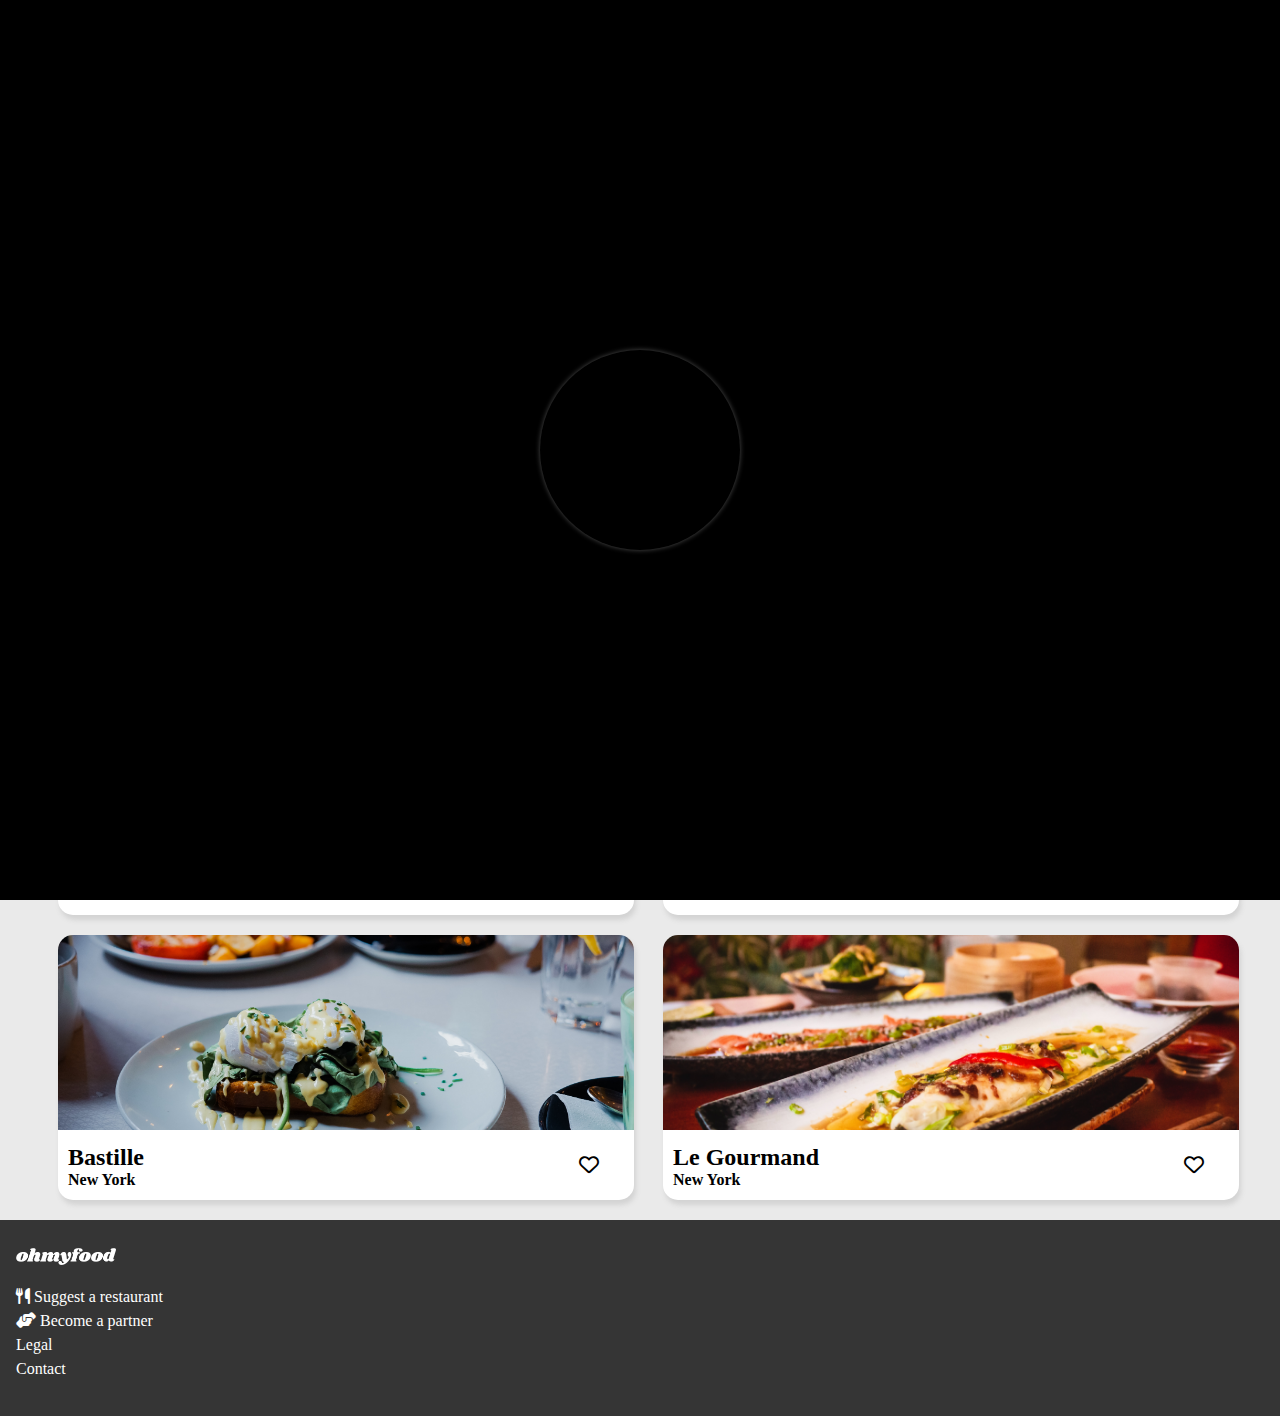
==== commit dc69faea: "validating code and adding loading animation" ====
--- a/index.html
+++ b/index.html
@@ -13,6 +13,11 @@
 
 <!--BODY SECTION!!!!!!!!!!-->
 <body>
+   <div class="center">
+       <div class="ring"></div>
+       <span class="ring-text">loading...</span>
+   </div>
+
     <!---TOP OF THE PAGE!!!!!!!-->
     <section class="header">
           <div class="header-logo">
--- a/css/main.css
+++ b/css/main.css
@@ -109,6 +109,143 @@
 
 .column {
   font-family: "Roboto", sans serif;
+}
+
+.center {
+  display: -webkit-box;
+  display: -ms-flexbox;
+  display: flex;
+  text-align: center;
+  -webkit-box-pack: center;
+      -ms-flex-pack: center;
+          justify-content: center;
+  -webkit-box-align: center;
+      -ms-flex-align: center;
+          align-items: center;
+  background: black;
+  z-index: 20;
+  min-height: 100vh;
+  position: fixed;
+  right: .01%;
+  height: 100%;
+  width: 100%;
+  -webkit-animation: disappear 3s ease-in forwards;
+          animation: disappear 3s ease-in forwards;
+}
+
+.ring {
+  position: absolute;
+  width: 200px;
+  height: 200px;
+  border-radius: 50%;
+  -webkit-animation: ring 3s linear infinite;
+          animation: ring 3s linear infinite;
+}
+
+.ring:before {
+  position: absolute;
+  content: '';
+  left: 0;
+  top: 0;
+  height: 100%;
+  width: 100%;
+  border-radius: 50%;
+  -webkit-box-shadow: 0 0 5px rgba(255, 255, 255, 0.3);
+          box-shadow: 0 0 5px rgba(255, 255, 255, 0.3);
+}
+
+.ring-text {
+  color: black;
+  font-size: 20px;
+  text-transform: uppercase;
+  letter-spacing: 1px;
+  line-height: 200px;
+  -webkit-animation: text 3s ease-in-out infinite;
+          animation: text 3s ease-in-out infinite;
+}
+
+@-webkit-keyframes ring {
+  0% {
+    -webkit-transform: rotate(0deg);
+            transform: rotate(0deg);
+    -webkit-box-shadow: 1px 5px 2px #9356DC;
+            box-shadow: 1px 5px 2px #9356DC;
+  }
+  50% {
+    -webkit-transform: rotate(180deg);
+            transform: rotate(180deg);
+    -webkit-box-shadow: 1px 5px 2px #FF79DA;
+            box-shadow: 1px 5px 2px #FF79DA;
+  }
+  100% {
+    -webkit-transform: rotate(360deg);
+            transform: rotate(360deg);
+    -webkit-box-shadow: 1px 5px 2px #99E2D0;
+            box-shadow: 1px 5px 2px #99E2D0;
+  }
+}
+
+@keyframes ring {
+  0% {
+    -webkit-transform: rotate(0deg);
+            transform: rotate(0deg);
+    -webkit-box-shadow: 1px 5px 2px #9356DC;
+            box-shadow: 1px 5px 2px #9356DC;
+  }
+  50% {
+    -webkit-transform: rotate(180deg);
+            transform: rotate(180deg);
+    -webkit-box-shadow: 1px 5px 2px #FF79DA;
+            box-shadow: 1px 5px 2px #FF79DA;
+  }
+  100% {
+    -webkit-transform: rotate(360deg);
+            transform: rotate(360deg);
+    -webkit-box-shadow: 1px 5px 2px #99E2D0;
+            box-shadow: 1px 5px 2px #99E2D0;
+  }
+}
+
+@-webkit-keyframes text {
+  50% {
+    color: white;
+  }
+}
+
+@keyframes text {
+  50% {
+    color: white;
+  }
+}
+
+@-webkit-keyframes disappear {
+  0% {
+    opacity: 1;
+    z-index: 20;
+  }
+  95% {
+    opacity: 0.9;
+    z-index: -1;
+  }
+  100% {
+    opacity: 0;
+    z-index: -20;
+  }
+}
+
+@keyframes disappear {
+  0% {
+    opacity: 1;
+    z-index: 20;
+  }
+  95% {
+    opacity: 0.9;
+    z-index: -1;
+  }
+  100% {
+    opacity: 0;
+    z-index: -20;
+  }
 }
 
 * {
@@ -542,7 +679,7 @@
     -webkit-box-direction: normal;
         -ms-flex-direction: column;
             flex-direction: column;
-    width: 100%;
+    width: auto;
   }
   .info__wrap {
     display: -webkit-box;
@@ -561,7 +698,7 @@
     margin: 0 15px 20px 18px;
   }
   /*-- RESTAURANT CARD--*/
-  .restaurants{
+  .restaurants {
     /*-- HEART--*/
   }
   .restaurants__wrap {
@@ -578,7 +715,7 @@
   }
   .restaurants__card {
     margin-left: .25rem;
-    width: 245%;
+    width: 210%;
     height: 22%;
   }
   .restaurants__card-img-1, .restaurants__card-img-2, .restaurants__card-img-3, .restaurants__card-img-4 {
@@ -590,7 +727,7 @@
   }
   /* FOOTER SECTION!!!!!!! */
   .footer-section {
-    width: 100%;
+    width: auto;
   }
 }
 
@@ -610,6 +747,7 @@
     -webkit-box-pack: justify;
         -ms-flex-pack: justify;
             justify-content: space-between;
+    width: auto;
   }
   .Psubtitle {
     margin-left: 35px;
@@ -624,6 +762,7 @@
         -ms-flex-direction: row;
             flex-direction: row;
     margin-left: 15px;
+    width: 100%;
   }
   .info__title {
     margin-left: 29px;
@@ -640,7 +779,7 @@
     font-size: 18px;
   }
   /* RESTAURANT CARDS!!!!! */
-  .restaurants{
+  .restaurants {
     /* HEART!!!!!!! */
   }
   .restaurants__container {
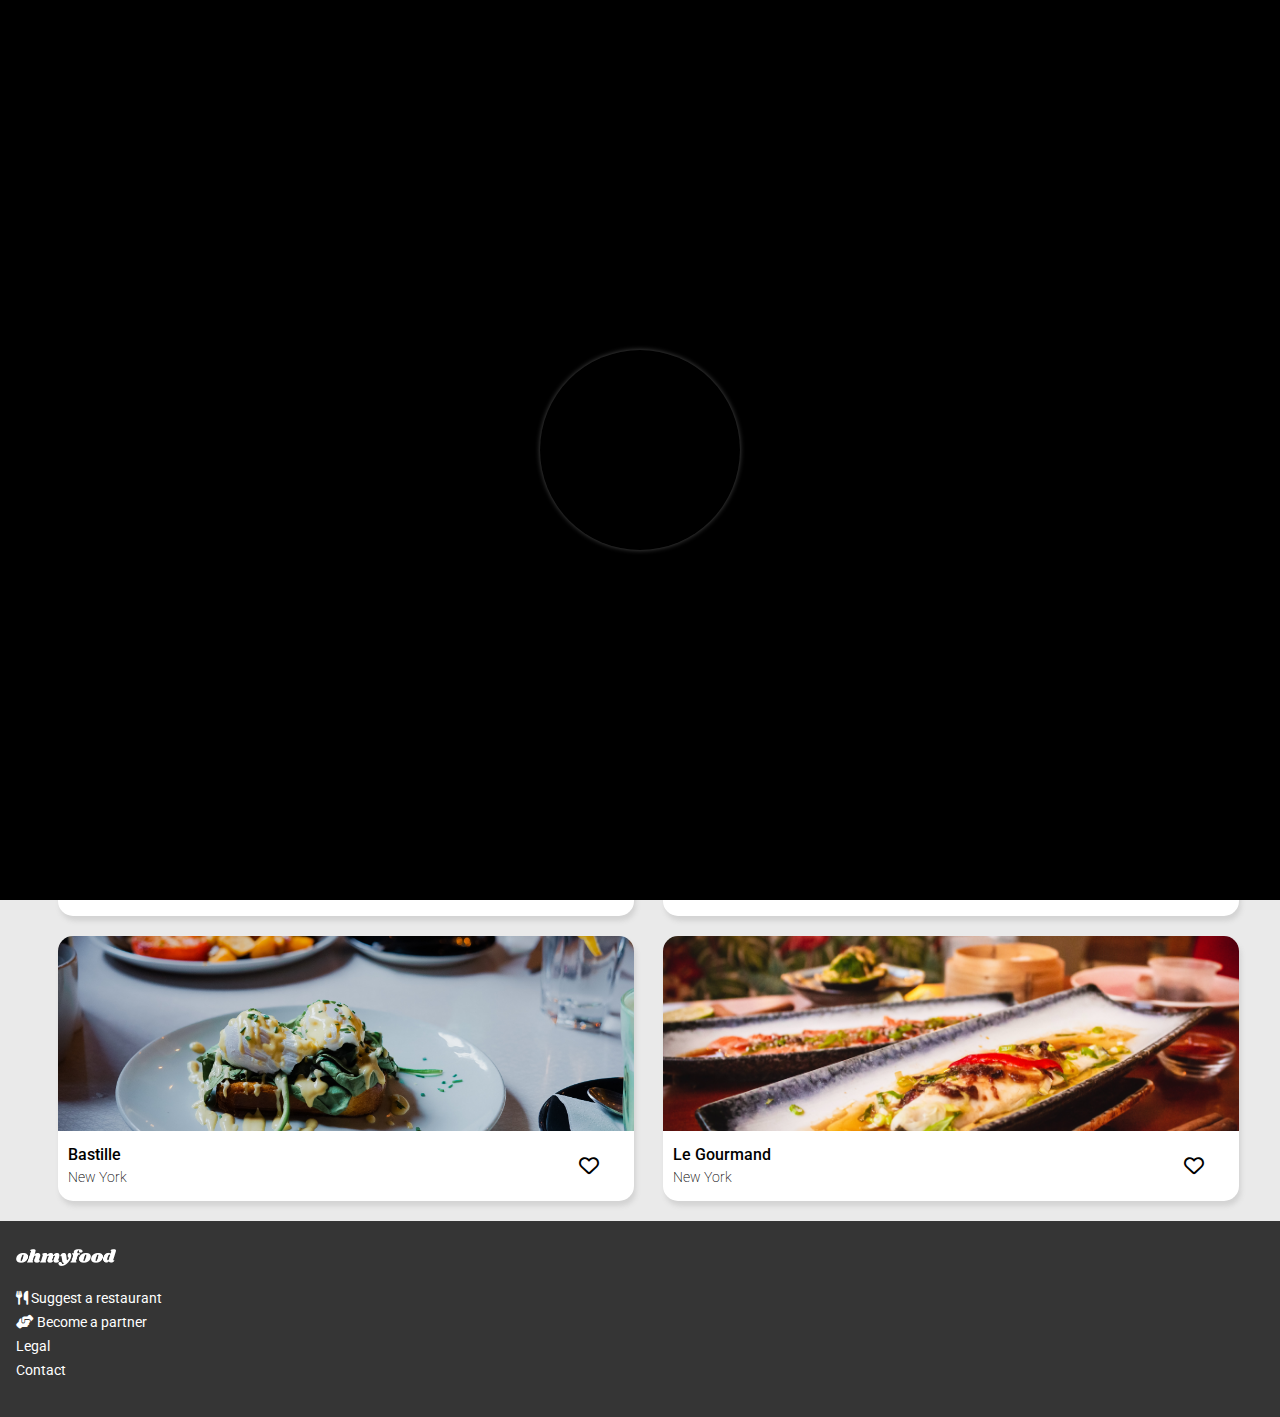
==== commit 20287473: "font changes and validations" ====
--- a/index.html
+++ b/index.html
@@ -7,7 +7,8 @@
     <meta name="viewport" content="width=device-width, initial-scale=1.0">
     <link rel="stylesheet" href="css/main.css">
     <link rel="stylesheet" href=https://cdnjs.cloudflare.com/ajax/libs/font-awesome/6.1.1/css/all.min.css>
-    <link rel="preconnect" href="https://fonts.googleapis.com/css2?family=Roboto">
+    <link href="https://fonts.googleapis.com/css2?family=Roboto:wght@100;300;400;500;700&display=swap" rel="stylesheet">
+    <link rel="stylesheet" href="https://fonts.googleapis.com/css2?family=Shrikhand&display=swap">
     <title>Oh My Food Mobile Website</title>
 </head>
 
@@ -78,8 +79,8 @@
                         </a>
                         <section class="restaurants__card-label">New</section>
                         <div class="restaurants__card-info">
-                            <h2>The Full Palette</h2>
-                            <h4>New York</h4>
+                            <h2 class="restaurants__card-title">The Full Palette</h2>
+                            <h4 class="restaurants__card-location">New York</h4>
                         </div>
                         <div class="restaurants__card-icon">
                             <i class="far fa-heart outline"></i>
@@ -95,8 +96,8 @@
                         </a>
                         <section class="restaurants__card-label">New</section>
                         <div class="restaurants__card-info">
-                            <h2>The Enchanted Plate</h2>
-                            <h4>New York</h4>
+                            <h2 class="restaurants__card-title">The Enchanted Plate</h2>
+                            <h4 class="restaurants__card-location">New York</h4>
                         </div>
                         <div class="restaurants__card-icon">
                             <i class="far fa-heart outline"></i>
@@ -110,8 +111,8 @@
                                 class="restaurants__card-img-3" id="Bastille" alt="Bastille Menu">
                         </a>
                         <div class="restaurants__card-info">
-                            <h2>Bastille</h2>
-                            <h4>New York</h4>
+                            <h2 class="restaurants__card-title">Bastille</h2>
+                            <h4 class="restaurants__card-location">New York</h4>
                         </div>
                         <div class="restaurants__card-icon">
                             <i class="far fa-heart outline"></i>
@@ -124,8 +125,8 @@
                             <img src="images/restaurants/louis-hansel-shotsoflouis-qNBGVyOCY8Q-unsplash.jpg" class="restaurants__card-img-4" id="Gourmand" alt="Le Gourmand Menu">
                         </a>
                         <div class="restaurants__card-info">
-                            <h2>Le Gourmand</h2>
-                            <h4>New York</h4>
+                            <h2 class="restaurants__card-title">Le Gourmand</h2>
+                            <h4 class="restaurants__card-location">New York</h4>
                         </div>
                         <div class="restaurants__card-icon">
                             <i class="far fa-heart outline"></i>
--- a/css/main.css
+++ b/css/main.css
@@ -70,7 +70,7 @@
 }
 
 h1 {
-  font-family: "Shrikhano", sans serif;
+  font-family: "Shrikhand", sans serif;
 }
 
 h2 {
@@ -282,6 +282,9 @@
 
 .footer-link {
   color: white;
+  font-family: "Roboto", sans serif;
+  font-size: 14px;
+  margin-bottom: 8px;
 }
 
 .footer-section {
@@ -508,11 +511,11 @@
     margin-left: 10px;
     padding: 10px 0 15px 0;
   }
-  .restaurants h2 {
+  .restaurants__card-title {
     font-weight: 500;
     font-size: 16px;
   }
-  .restaurants h4 {
+  .restaurants__card-location {
     margin-top: 5px;
     font-weight: 200;
     font-size: 14px;
@@ -968,7 +971,7 @@
     width: 90%;
     margin-left: 5px;
     font-size: 16px;
-    font-weight: 500;
+    font-weight: 550;
     padding: 10px 5px 5px 5px;
     overflow: hidden;
     white-space: nowrap;
@@ -982,6 +985,7 @@
     overflow: hidden;
     white-space: nowrap;
     text-overflow: ellipsis;
+    font-weight: 300;
   }
   .menu__holder {
     width: 40%;
